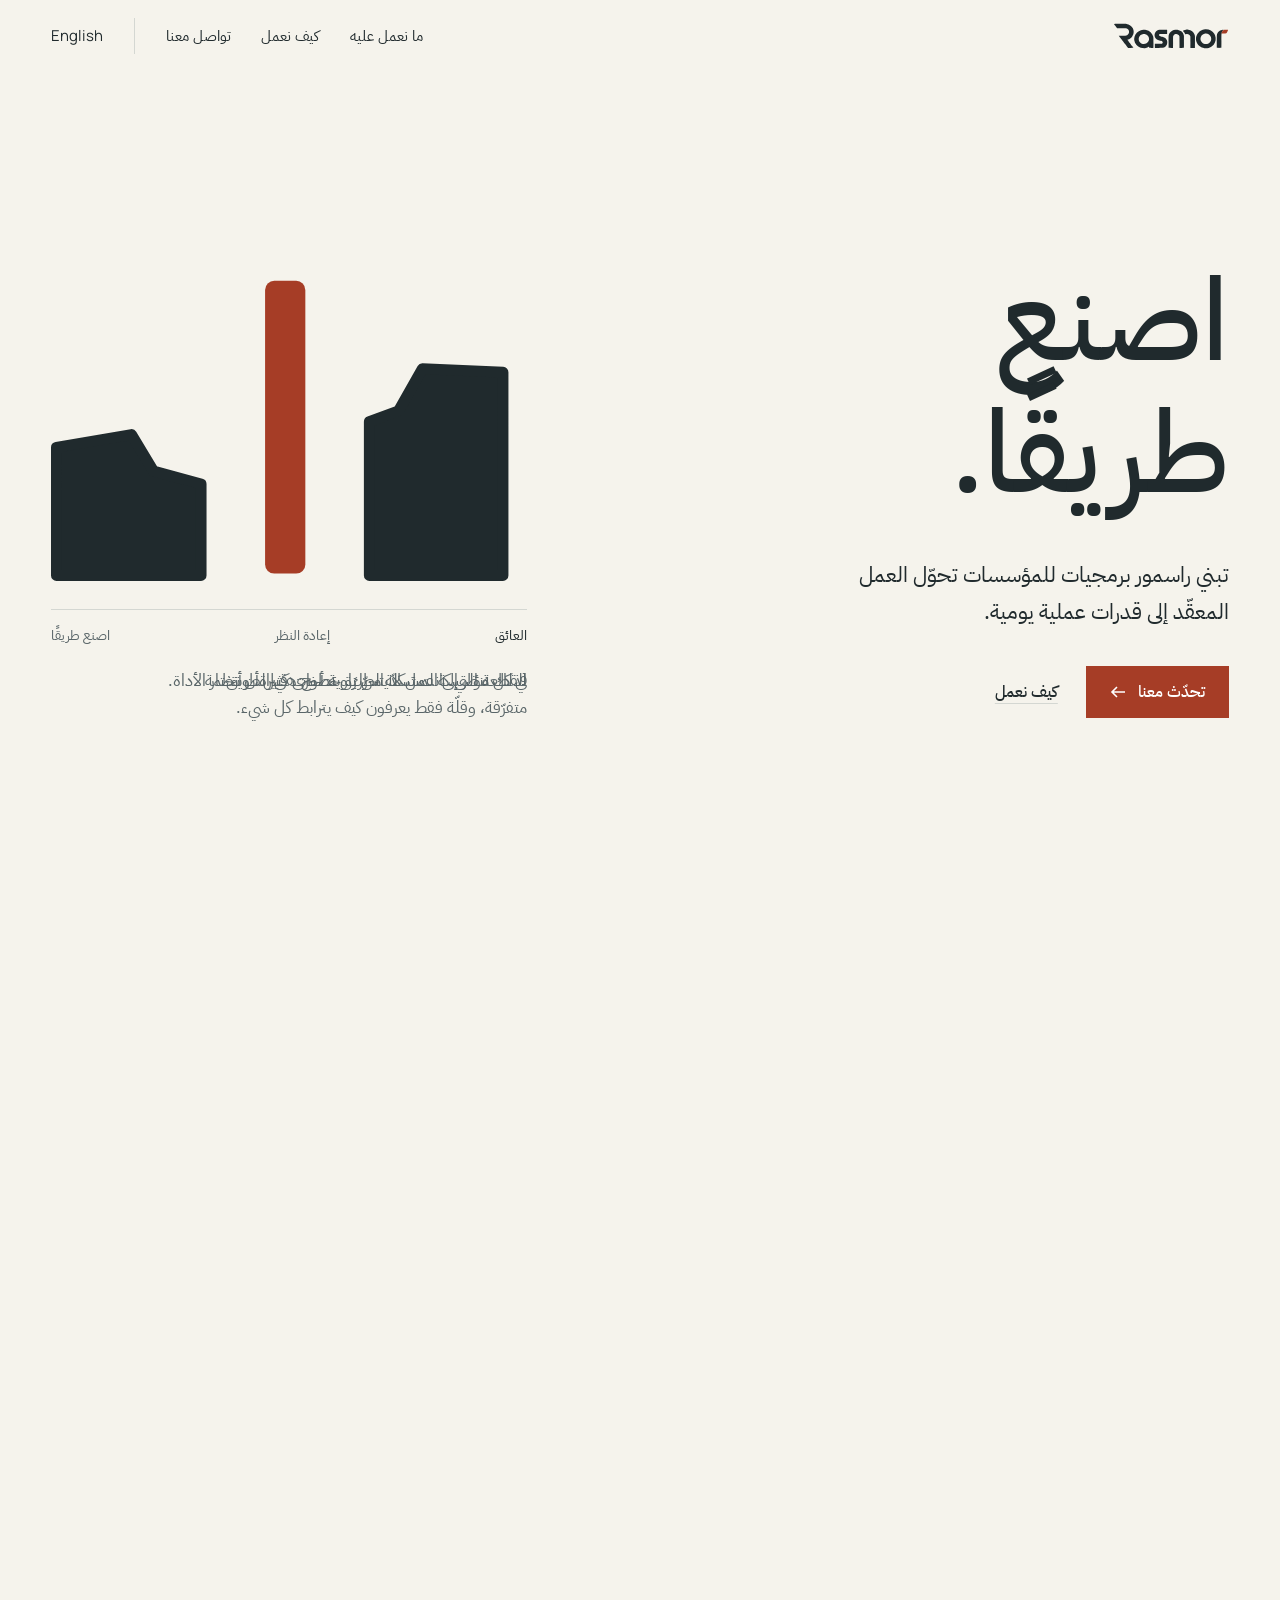
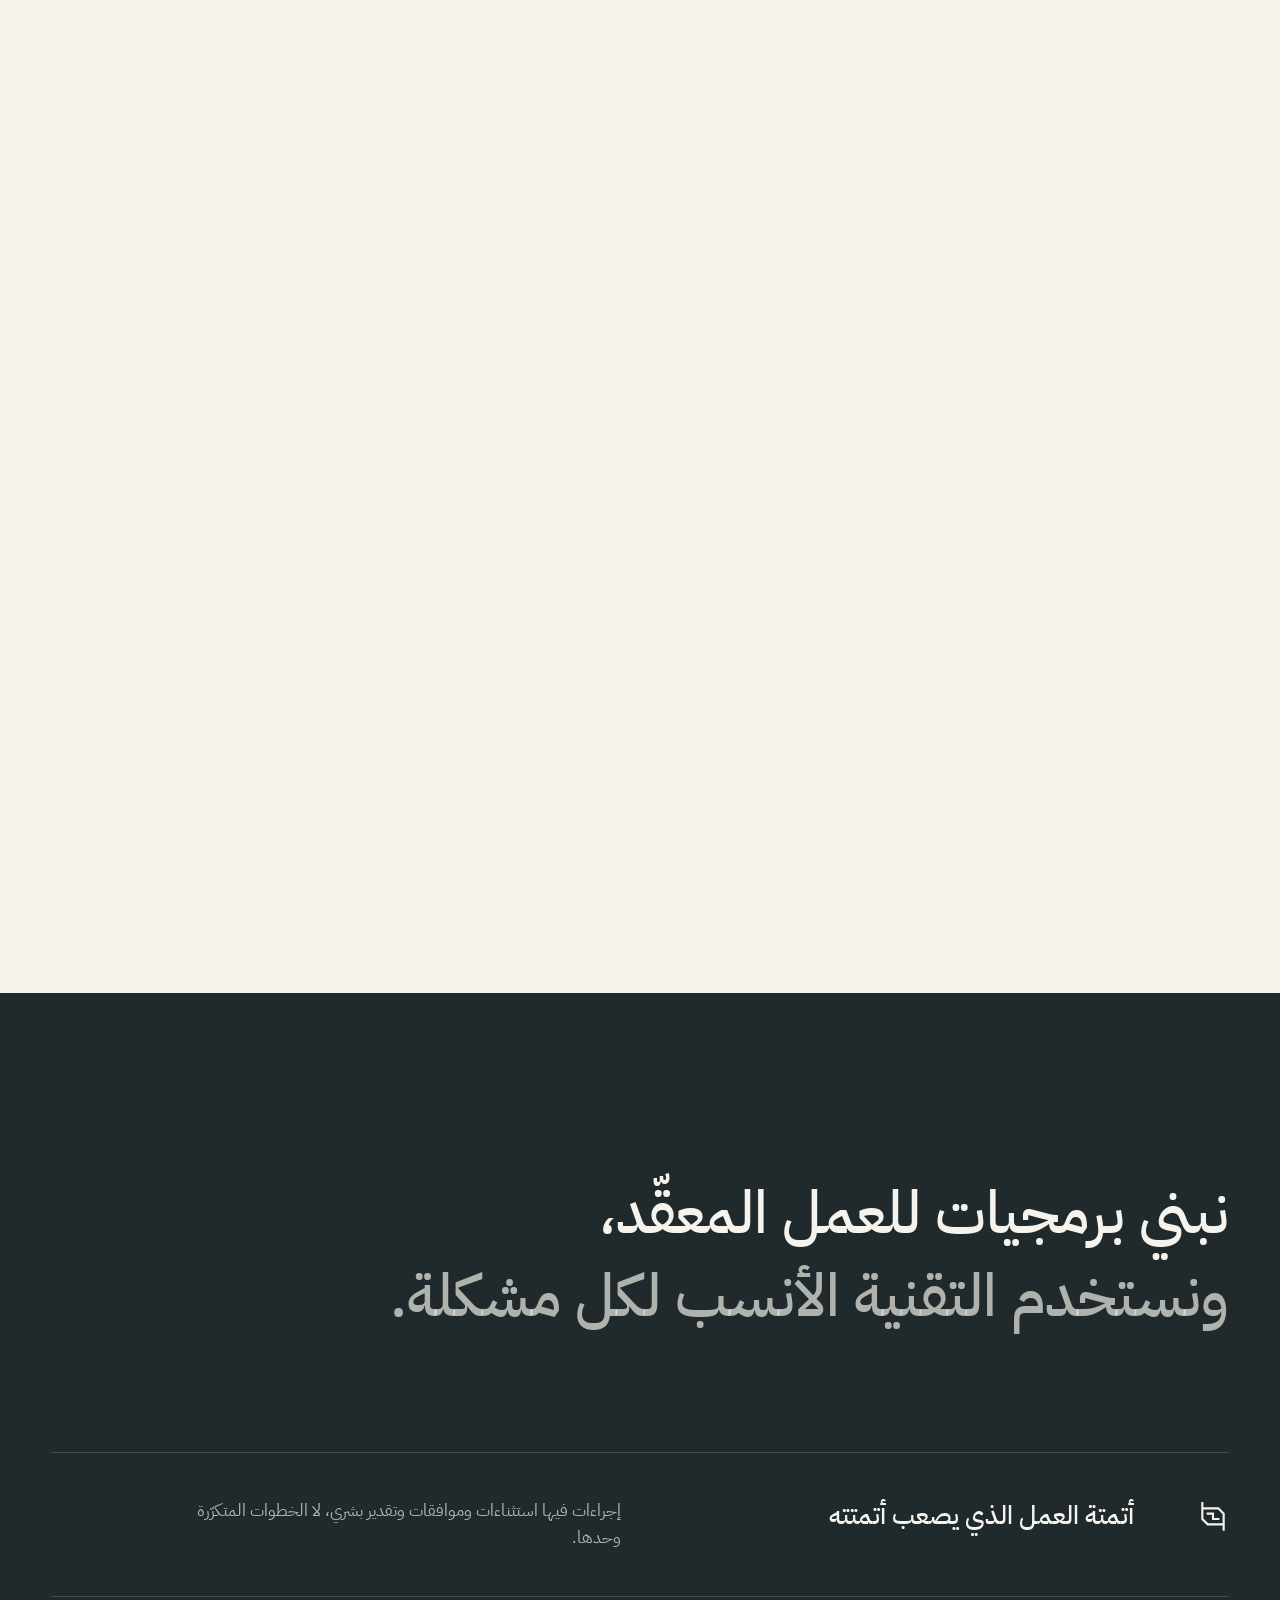
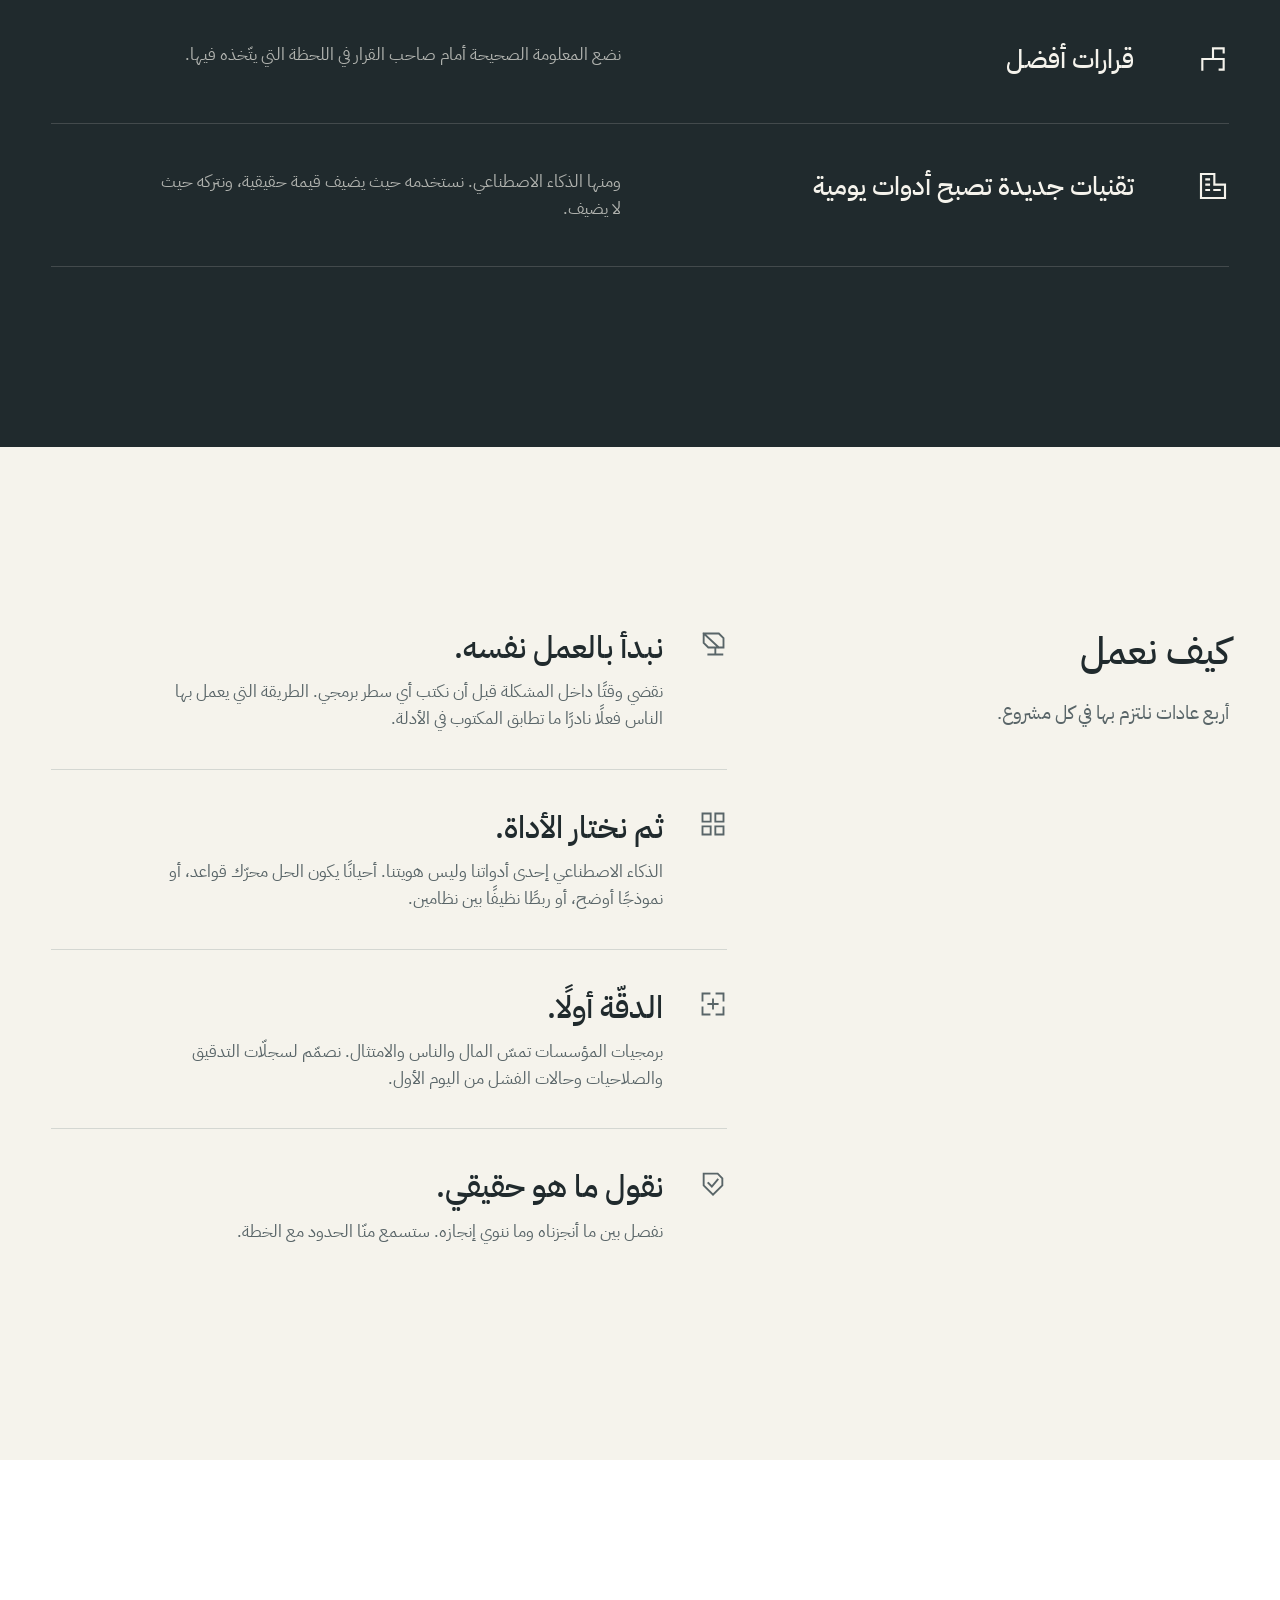
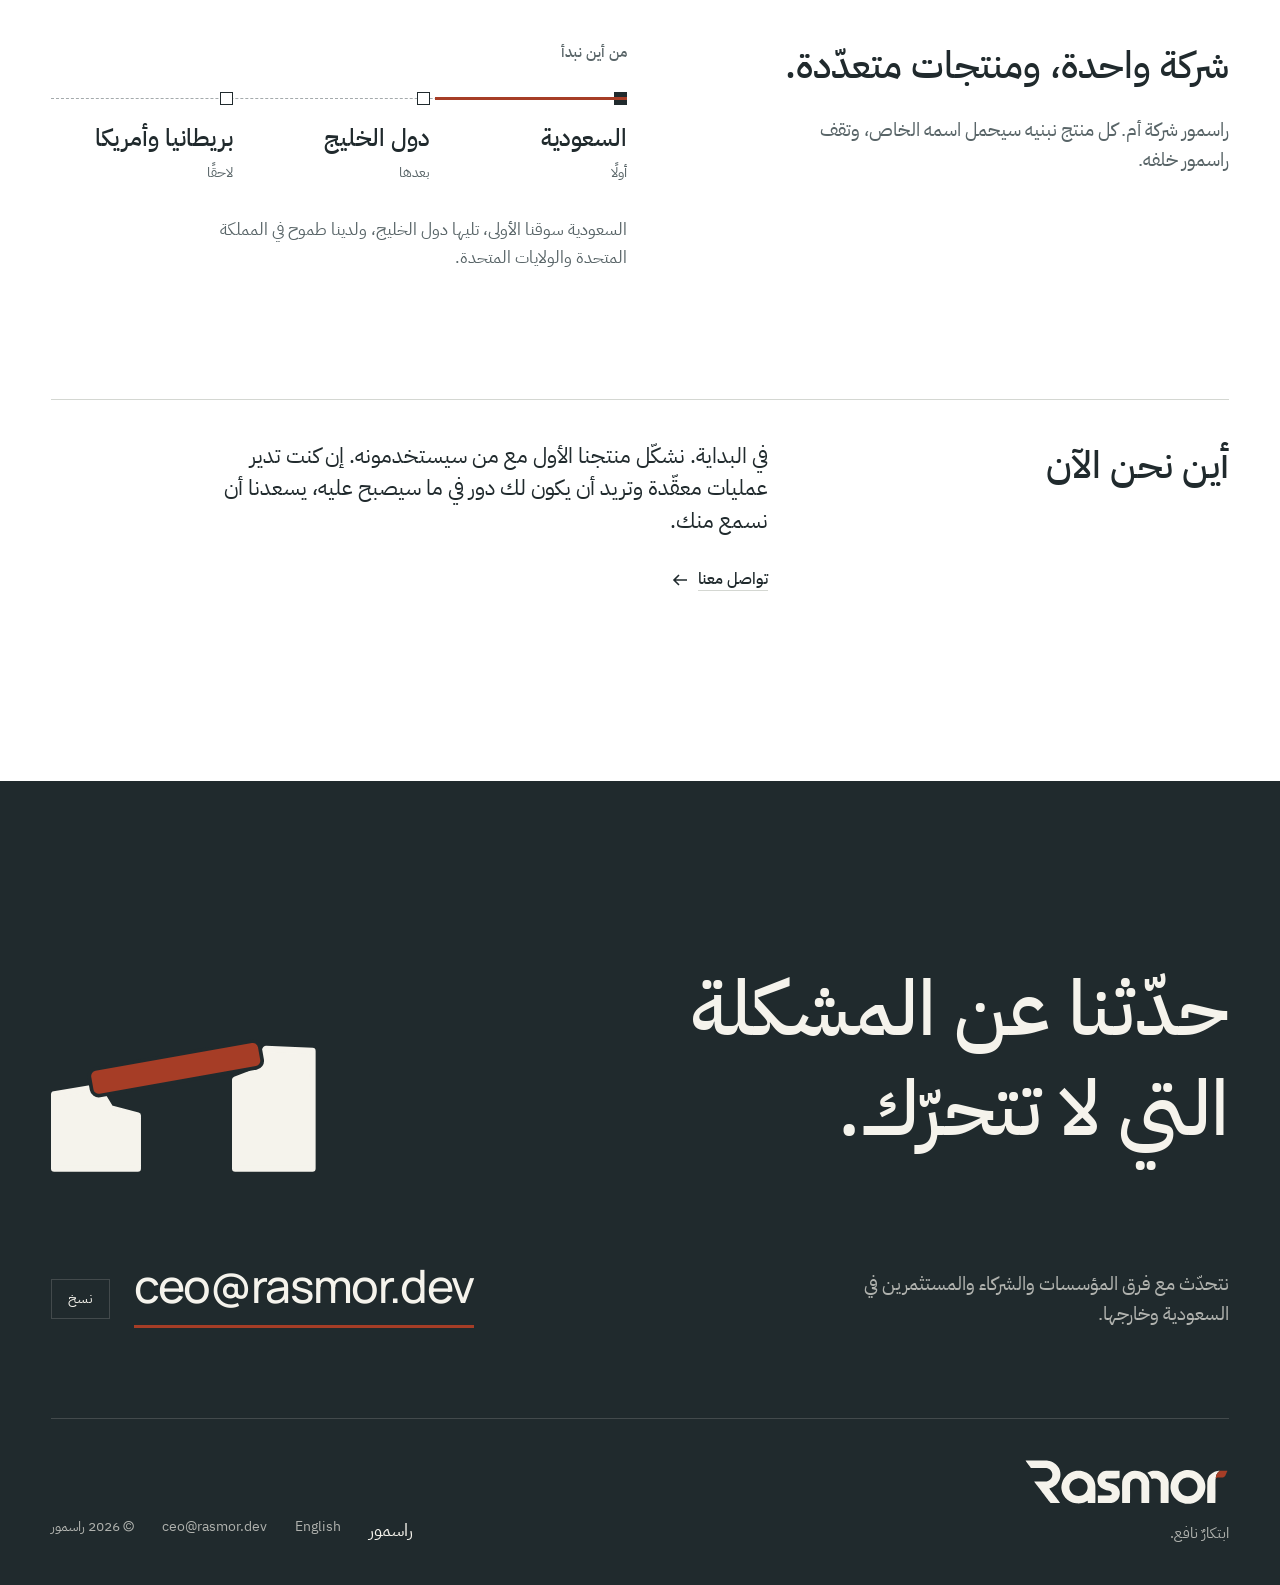
==== ar/index.html @ 791c4c51 "Launch rasmor.dev" ====
<!doctype html>
<html lang="ar" dir="rtl">
<head>
  <meta charset="utf-8">
  <meta name="viewport" content="width=device-width, initial-scale=1">
  <title>راسمور | اصنع طريقًا.</title>
  <meta name="description" content="تبني راسمور برمجيات للمؤسسات تحوّل العمل المعقّد إلى قدرات عملية يومية. نبدأ من المملكة العربية السعودية.">
  <link rel="canonical" href="https://rasmor.dev/ar/">
  <link rel="alternate" hreflang="en" href="https://rasmor.dev/">
  <link rel="alternate" hreflang="ar" href="https://rasmor.dev/ar/">
  <link rel="alternate" hreflang="x-default" href="https://rasmor.dev/">
  <meta name="theme-color" content="#F5F3EC">
  <link rel="icon" href="/favicon.svg" type="image/svg+xml">
  <link rel="icon" href="/favicon-32.png" sizes="32x32" type="image/png">
  <link rel="apple-touch-icon" href="/apple-touch-icon.png">
  <meta property="og:type" content="website">
  <meta property="og:site_name" content="Rasmor">
  <meta property="og:title" content="راسمور | اصنع طريقًا.">
  <meta property="og:description" content="برمجيات للمؤسسات تحوّل العمل المعقّد إلى قدرات عملية يومية.">
  <meta property="og:url" content="https://rasmor.dev/ar/">
  <meta property="og:image" content="https://rasmor.dev/og.png">
  <meta property="og:image:width" content="1200">
  <meta property="og:image:height" content="630">
  <meta property="og:locale" content="ar_SA">
  <meta property="og:locale:alternate" content="en_GB">
  <meta name="twitter:card" content="summary_large_image">
  <link rel="preload" href="/assets/fonts/plex-arabic-medium.woff" as="font" type="font/woff" crossorigin>
  <link rel="stylesheet" href="/assets/css/site.css">
  <script>
    if (!matchMedia('(prefers-reduced-motion: reduce)').matches) document.documentElement.classList.add('js-story');
  </script>
  <script src="/assets/js/site.js" defer></script>
</head>
<body>
  <svg width="0" height="0" style="position:absolute" aria-hidden="true"><symbol id="wm" viewBox="0 0 850 192"><g transform="scale(.25)"><path fill="currentColor" fill-rule="evenodd" d="M 40 25.953 L 27.500 26.500 27.555 29 C 27.612 31.559, 31.097 36.459, 65.546 82.422 C 75.471 95.665, 89.781 115.331, 97.347 126.124 C 104.913 136.917, 112.241 146.817, 113.632 148.124 L 116.162 150.500 239.570 150.620 C 307.445 150.686, 366.603 151.056, 371.033 151.442 C 393.749 153.424, 421.005 166.694, 438.053 184.072 C 467.560 214.150, 477.721 254.992, 465.461 294.230 C 454.543 329.171, 423.606 359.192, 388 369.398 C 370.747 374.344, 369.675 374.389, 268.232 374.501 C 159.337 374.622, 166.830 373.975, 172.981 382.724 C 178.904 391.148, 197.072 415.132, 206.901 427.500 C 212.145 434.100, 221.431 446.025, 227.535 454 C 237.074 466.462, 252.738 486.712, 278.202 519.500 C 281.620 523.900, 289.577 534.250, 295.886 542.500 C 302.194 550.750, 313.898 566.050, 321.894 576.500 C 329.890 586.950, 346.716 609.161, 359.285 625.857 C 371.854 642.553, 386.068 661.228, 390.873 667.357 C 395.678 673.486, 407.507 689.093, 417.160 702.040 C 426.814 714.987, 436.165 726.802, 437.940 728.296 L 441.168 731.012 519.320 730.756 C 591.950 730.518, 597.496 730.380, 597.800 728.801 C 598.089 727.298, 569.228 687.712, 553.171 667.588 C 550.123 663.767, 536.160 645.535, 522.142 627.071 C 508.124 608.607, 492.356 587.875, 487.102 581 C 481.849 574.125, 470.339 558.994, 461.525 547.376 C 452.711 535.758, 439.742 518.684, 432.706 509.435 C 424.199 498.254, 420.010 491.927, 420.206 490.559 C 420.506 488.461, 424.269 486.891, 439.500 482.507 C 483.176 469.936, 528.589 438.020, 557.422 399.632 C 580.799 368.509, 592.533 341.958, 601.454 300 C 611.161 254.348, 603.058 196.677, 580.986 154.319 C 543.410 82.209, 476.944 37.310, 392.500 26.994 C 377.167 25.121, 369.747 25.047, 214.500 25.222 C 125.400 25.323, 46.875 25.652, 40 25.953 M 2700 181.661 C 2651.967 186.346, 2606.307 201.513, 2568.212 225.437 C 2521.182 254.973, 2479.304 302.297, 2457.814 350.193 C 2446.964 374.376, 2438.135 404.445, 2434.839 428.435 C 2432.421 446.032, 2431.798 485.953, 2433.769 497 C 2434.407 500.575, 2435.402 506.650, 2435.980 510.500 C 2440.023 537.448, 2454.409 576.270, 2470.351 603.254 C 2485.422 628.766, 2512.819 660.651, 2534.527 677.944 C 2577.859 712.462, 2624.798 733.003, 2679 741.166 C 2701.794 744.598, 2746.100 744.590, 2766 741.149 C 2819.988 731.814, 2858.520 715.617, 2900 684.824 C 2978.546 626.514, 3021.778 525.866, 3009.671 429.500 C 3005.101 393.125, 2991.745 352.839, 2974.500 323.416 C 2922.947 235.455, 2825.555 180.328, 2723.181 181.160 C 2712.356 181.248, 2701.925 181.474, 2700 181.661 M 2155 193.981 C 2151.975 194.420, 2145.687 195.279, 2141.026 195.889 C 2116.560 199.096, 2090.201 207.265, 2064.203 219.698 C 2045.683 228.554, 2045.527 228.984, 2057.250 238.828 C 2082.507 260.035, 2101.883 287.532, 2114.501 320.075 C 2116.511 325.259, 2119.015 330.382, 2120.065 331.460 C 2122.214 333.665, 2121.900 333.723, 2138.500 328.019 C 2194.945 308.623, 2255.341 340.072, 2267.750 395.322 C 2269.203 401.794, 2269.334 418.544, 2269.076 565.574 C 2268.811 717.043, 2268.910 728.767, 2270.467 730.324 C 2272.741 732.598, 2399.979 732.936, 2401.857 730.672 C 2403.375 728.843, 2403.649 399.793, 2402.142 388.912 C 2399.332 368.633, 2396.547 356.705, 2390.068 337.204 C 2365.133 262.152, 2292.312 205.706, 2207 195.305 C 2192.657 193.556, 2163.114 192.804, 2155 193.981 M 1829 195.503 C 1761.335 202.317, 1700.144 236.417, 1665.159 286.807 C 1654.391 302.316, 1640.387 334.053, 1635.377 354.305 C 1629.127 379.562, 1628.996 384.121, 1629.332 564.348 C 1629.579 696.944, 1629.884 728.155, 1630.941 729.429 C 1632.815 731.687, 1755.478 731.833, 1758.559 729.581 C 1760.463 728.189, 1760.511 725.019, 1761.053 564.331 C 1761.652 386.757, 1761.377 395.271, 1766.975 381 C 1775.622 358.952, 1790.182 342.880, 1810.950 332.457 C 1864.155 305.755, 1928.462 333.655, 1945.889 391 L 1948.472 399.500 1948.986 564.287 C 1949.438 709.300, 1949.680 729.187, 1951 730.021 C 1951.903 730.592, 1977.247 730.975, 2014.679 730.985 C 2070.371 730.998, 2077.024 730.833, 2078.458 729.399 C 2079.916 727.941, 2080.028 712.327, 2079.714 554.149 L 2079.369 380.500 2076.793 367.972 C 2066.221 316.561, 2039.573 272.878, 2001.511 244.567 C 1951.872 207.644, 1888.218 189.540, 1829 195.503 M 883.500 196.092 C 865.508 197.553, 837.139 203.393, 818.500 209.473 C 731.272 237.926, 663.867 304.688, 634.858 391.361 C 623.754 424.538, 618.015 470.973, 621.987 495.500 C 622.521 498.800, 623.624 506.225, 624.437 512 C 630.791 557.123, 650.830 600.577, 682.542 638 C 730.008 694.015, 793.411 727.913, 867.199 736.725 C 897.838 740.384, 937.789 738.608, 963.483 732.445 C 991.703 725.676, 1026.075 711.694, 1046.222 698.789 C 1050.470 696.069, 1054.745 693.995, 1055.722 694.181 C 1057.756 694.568, 1058.661 701.457, 1058.876 718.179 C 1058.970 725.520, 1059.379 728.237, 1060.571 729.429 C 1062.828 731.685, 1180.481 731.831, 1183.559 729.581 C 1185.461 728.190, 1185.505 725.476, 1185.772 592.831 C 1186.099 429.970, 1186.408 435.574, 1174.531 389.500 C 1150.491 296.245, 1072.557 224.331, 972 202.614 C 938.510 195.382, 914.258 193.594, 883.500 196.092 M 1363.500 196.702 C 1333.962 200.660, 1306.032 210.364, 1285.500 223.800 C 1275.812 230.140, 1254.832 251.417, 1247.339 262.500 C 1197.299 336.521, 1215.364 434.345, 1288 482.680 C 1306.180 494.777, 1331.481 506.008, 1357.500 513.530 C 1362.450 514.960, 1371.900 517.732, 1378.500 519.689 C 1385.100 521.646, 1391.850 523.593, 1393.500 524.017 C 1427.272 532.689, 1436.816 536.331, 1444.967 543.661 C 1462.969 559.846, 1462.266 587.171, 1443.527 599.613 C 1432.146 607.170, 1435.417 606.964, 1326.750 606.983 C 1231.345 607, 1229.972 607.028, 1228 609 C 1226.046 610.954, 1226 612.333, 1226 668.777 C 1226 719.489, 1226.191 726.827, 1227.559 728.781 L 1229.118 731.007 1335.809 730.520 C 1421.075 730.131, 1444.324 729.749, 1451.584 728.616 C 1514.601 718.779, 1564.141 678.160, 1582.834 621 C 1599.553 569.878, 1591.782 517.518, 1561.479 477.111 C 1535.364 442.288, 1501.892 422.027, 1445 406.604 C 1439.775 405.187, 1428.750 402.200, 1420.500 399.966 C 1371.573 386.716, 1358.733 380.396, 1352.329 366.408 C 1344.360 349, 1352.532 331.223, 1371.855 323.936 C 1377.490 321.811, 1377.678 321.808, 1480.628 321.954 C 1574.539 322.088, 1583.901 321.957, 1585.378 320.479 C 1586.838 319.019, 1587 312.835, 1587 258.464 C 1587 199.778, 1586.945 198.041, 1585.066 197.035 C 1583.217 196.046, 1370.778 195.726, 1363.500 196.702 M 3217 199.503 C 3199.798 202.230, 3181.156 206.997, 3168 212.033 C 3164.975 213.191, 3160.925 214.732, 3159 215.458 C 3119.532 230.337, 3080.316 265.692, 3062.452 302.500 C 3053.195 321.574, 3045.776 346.677, 3043.982 365 C 3042.646 378.640, 3042.697 726.565, 3044.035 729.066 C 3045.686 732.150, 3173.913 732.087, 3177 729 C 3178.986 727.014, 3179 725.667, 3179 533.549 C 3179 332.924, 3178.979 333.982, 3183.115 325.806 C 3184.648 322.774, 3184.873 320.800, 3184.368 314.806 C 3183.880 309.018, 3184.193 305.928, 3185.876 299.936 C 3187.044 295.776, 3188.010 290.376, 3188.022 287.936 C 3188.034 285.496, 3188.934 281.538, 3190.022 279.141 C 3191.110 276.743, 3192.015 273.818, 3192.034 272.641 C 3192.053 271.463, 3192.937 268.700, 3194 266.500 C 3195.063 264.300, 3195.947 262.021, 3195.966 261.436 C 3196.032 259.355, 3206.161 240.393, 3210.621 234 C 3217.781 223.738, 3229.391 211.560, 3236.228 207.142 C 3244.488 201.803, 3248 199.053, 3248 197.924 C 3248 196.309, 3232.006 197.124, 3217 199.503 M 2702 308.511 C 2620.724 320.859, 2564.178 385.154, 2564.029 465.385 C 2563.953 506.600, 2579.572 542.940, 2610.497 573.500 C 2674.627 636.873, 2784.194 631.801, 2843.570 562.712 C 2857.609 546.377, 2867.185 530.116, 2872.844 513 C 2882.779 482.957, 2882.713 443.832, 2872.680 414.490 C 2848.632 344.167, 2773.671 297.621, 2702 308.511 M 887.764 322.580 C 828.546 329.389, 778.692 369.198, 760.127 424.500 C 742.886 475.860, 756.354 531.222, 795.612 570.365 C 859.397 633.964, 967.914 628.849, 1023.599 559.619 C 1046.490 531.161, 1055.530 505.734, 1055.464 470 C 1055.384 427.542, 1041.952 395.492, 1011.653 365.464 C 977.226 331.345, 935.914 317.045, 887.764 322.580"/><path fill="#A63D26" fill-rule="evenodd" d="M 3261.500 195.897 C 3246.787 197.376, 3224.220 214.008, 3212.341 232.126 C 3210.403 235.082, 3208.235 238.175, 3207.524 239 C 3206.813 239.825, 3204.244 244.325, 3201.816 249 C 3197.817 256.698, 3196.362 260.169, 3193.220 269.500 C 3192.664 271.150, 3191.439 274.750, 3190.497 277.500 C 3189.555 280.250, 3188.420 285.875, 3187.976 290 C 3187.532 294.125, 3186.456 299.469, 3185.584 301.876 C 3183.486 307.670, 3183.500 315.340, 3185.612 317.093 C 3186.987 318.234, 3188.125 317.976, 3193.362 315.338 C 3205.776 309.084, 3205.313 309.134, 3255 308.749 C 3299.400 308.405, 3300.613 308.343, 3305.195 306.198 C 3307.777 304.989, 3310.213 304, 3310.607 304 C 3312.862 304, 3327.281 294.296, 3331.716 289.795 C 3336.287 285.155, 3344 274.021, 3344 272.061 C 3344 271.195, 3355.582 245.113, 3362.060 231.390 C 3363.127 229.130, 3364 226.983, 3364 226.620 C 3364 225.929, 3370.635 211.524, 3374.273 204.318 C 3375.975 200.946, 3376.172 199.674, 3375.293 197.744 L 3374.203 195.350 3320.851 195.322 C 3291.508 195.306, 3264.800 195.565, 3261.500 195.897"/></g></symbol></svg>
  <a class="skip" href="#main">انتقل إلى المحتوى</a>

  <header class="site-header">
    <div class="wrap">
      <a class="brand" href="/ar/" aria-label="راسمور، الصفحة الرئيسية">
        <svg class="wordmark" viewBox="0 0 850 192" aria-hidden="true"><use href="#wm"/></svg>
      </a>
      <nav class="nav" aria-label="القائمة الرئيسية">
        <a class="hide-sm" href="#work">ما نعمل عليه</a>
        <a class="hide-sm" href="#approach">كيف نعمل</a>
        <a href="#contact">تواصل معنا</a>
        <a class="lang" href="/" hreflang="en" lang="en">English</a>
      </nav>
    </div>
  </header>

  <main id="main">
    <section class="story" data-story aria-labelledby="hero-title">
      <div class="story__stage">
        <div class="wrap grid">
          <div class="hero-copy">
            <h1 class="hero-title" id="hero-title">اصنع<br>طريقًا.</h1>
            <p class="hero-lede">تبني راسمور برمجيات للمؤسسات تحوّل العمل المعقّد إلى قدرات عملية يومية.</p>
            <div class="actions">
              <a class="btn" href="#contact">تحدّث معنا
                <svg width="16" height="16" viewBox="0 0 16 16" aria-hidden="true"><path d="M1 8h13M9 3l5 5-5 5" fill="none" stroke="currentColor" stroke-width="1.6"/></svg>
              </a>
              <a class="link" href="#approach">كيف نعمل</a>
            </div>
          </div>

          <figure class="hero-figure">
            <svg class="mark" viewBox="0 0 260 200" role="img" aria-labelledby="mark-title">
              <title id="mark-title">قطعة تسدّ الفجوة تدور لتصبح الجسر الذي يعبرها.</title>
              <path class="arc" data-arc d="M140 30 A 96 96 0 0 1 214 80"/>
              <path class="pier" d="M3 197V127L44 120L56 140L82 147V197Z"/>
              <path class="pier" d="M174 197V113L190 107L203 84L247 86V197Z"/>
              <g class="bar" data-bar transform="translate(117.85 102.4) rotate(-10.04)">
                <rect x="-80" y="-11" width="160" height="22" rx="5"/>
              </g>
            </svg>
            <figcaption>
              <div class="steps">
                <span class="steps__fill" data-fill aria-hidden="true"></span>
                <ol>
                  <li data-step>العائق</li>
                  <li data-step>إعادة النظر</li>
                  <li data-step>اصنع طريقًا</li>
                </ol>
              </div>
              <div class="captions" aria-live="polite">
                <p data-caption>في كل مؤسسة عمل لا يتحرّك. خطوات كثيرة، وأنظمة متفرّقة، وقلّة فقط يعرفون كيف يترابط كل شيء.</p>
                <p data-caption>لذلك ننظر إلى المشكلة من زاوية أخرى قبل أن نختار الأداة.</p>
                <p data-caption>القطعة التي كانت تسدّ الطريق تصبح هي الطريق.</p>
              </div>
            </figcaption>
          </figure>
        </div>
      </div>
    </section>

    <section class="section section--ink" id="work" aria-labelledby="work-title">
      <div class="wrap grid">
        <h2 class="statement" id="work-title" data-reveal>نبني برمجيات للعمل المعقّد، <em>ونستخدم التقنية الأنسب لكل مشكلة.</em></h2>

        <div class="rows">
          <article class="row" data-reveal>
            <svg class="icon" viewBox="0 0 24 24" aria-hidden="true"><path d="M4 7H16L20 11V19H8L4 15ZM4 7V3M20 19V23M8 11H12V15H16"/></svg>
            <h3>أتمتة العمل الذي يصعب أتمتته</h3>
            <p>إجراءات فيها استثناءات وموافقات وتقدير بشري، لا الخطوات المتكرّرة وحدها.</p>
          </article>
          <article class="row" data-reveal>
            <svg class="icon" viewBox="0 0 24 24" aria-hidden="true"><path d="M4 20V12H12V4H20M12 12H20V20M17 4H20V7M17 20H20V17"/></svg>
            <h3>قرارات أفضل</h3>
            <p>نضع المعلومة الصحيحة أمام صاحب القرار في اللحظة التي يتّخذه فيها.</p>
          </article>
          <article class="row" data-reveal>
            <svg class="icon" viewBox="0 0 24 24" aria-hidden="true"><path d="M3 21V3H13V11H21V21ZM7 7H9M7 11H9M7 15H9M13 15H17"/></svg>
            <h3>تقنيات جديدة تصبح أدوات يومية</h3>
            <p>ومنها الذكاء الاصطناعي. نستخدمه حيث يضيف قيمة حقيقية، ونتركه حيث لا يضيف.</p>
          </article>
        </div>
      </div>
    </section>

    <section class="section" id="approach" aria-labelledby="approach-title">
      <div class="wrap grid">
        <div class="approach-head">
          <h2 class="h2" id="approach-title">كيف نعمل</h2>
          <p class="lead">أربع عادات نلتزم بها في كل مشروع.</p>
        </div>
        <div class="principles">
          <article class="principle" data-reveal>
            <svg class="icon" viewBox="0 0 24 24" aria-hidden="true"><path d="M4 3H17L21 7V15H8L4 11ZM4 3L17 15M8 21H20M14 15V21"/></svg>
            <h3>نبدأ بالعمل نفسه.</h3>
            <p>نقضي وقتًا داخل المشكلة قبل أن نكتب أي سطر برمجي. الطريقة التي يعمل بها الناس فعلًا نادرًا ما تطابق المكتوب في الأدلة.</p>
          </article>
          <article class="principle" data-reveal>
            <svg class="icon" viewBox="0 0 24 24" aria-hidden="true"><path d="M3 3H10V10H3ZM14 14H21V21H14ZM14 3H21V10H14ZM3 14H10V21H3Z"/></svg>
            <h3>ثم نختار الأداة.</h3>
            <p>الذكاء الاصطناعي إحدى أدواتنا وليس هويتنا. أحيانًا يكون الحل محرّك قواعد، أو نموذجًا أوضح، أو ربطًا نظيفًا بين نظامين.</p>
          </article>
          <article class="principle" data-reveal>
            <svg class="icon" viewBox="0 0 24 24" aria-hidden="true"><path d="M3 9V3H9M15 3H21V9M21 15V21H15M9 21H3V15M8 12H16M12 8V16"/></svg>
            <h3>الدقّة أولًا.</h3>
            <p>برمجيات المؤسسات تمسّ المال والناس والامتثال. نصمّم لسجلّات التدقيق والصلاحيات وحالات الفشل من اليوم الأول.</p>
          </article>
          <article class="principle" data-reveal>
            <svg class="icon" viewBox="0 0 24 24" aria-hidden="true"><path d="M4 4H16L20 8V14L12 22L4 14ZM8 12L11 15L16 9"/></svg>
            <h3>نقول ما هو حقيقي.</h3>
            <p>نفصل بين ما أنجزناه وما ننوي إنجازه. ستسمع منّا الحدود مع الخطة.</p>
          </article>
        </div>
      </div>
    </section>

    <section class="section section--white" id="company" aria-labelledby="company-title">
      <div class="wrap grid">
        <div class="company-copy" data-reveal>
          <h2 class="h2" id="company-title">شركة واحدة، ومنتجات متعدّدة.</h2>
          <p class="lead">راسمور شركة أم. كل منتج نبنيه سيحمل اسمه الخاص، وتقف راسمور خلفه.</p>
        </div>

        <div class="route-wrap" data-reveal>
          <h3>من أين نبدأ</h3>
          <ol class="route">
            <li><strong>السعودية</strong><span>أولًا</span></li>
            <li><strong>دول الخليج</strong><span>بعدها</span></li>
            <li><strong>بريطانيا وأمريكا</strong><span>لاحقًا</span></li>
          </ol>
          <p class="route-note">السعودية سوقنا الأولى، تليها دول الخليج، ولدينا طموح في المملكة المتحدة والولايات المتحدة.</p>
        </div>

        <div class="now" data-reveal>
          <h3 class="h2">أين نحن الآن</h3>
          <div>
            <p>في البداية. نشكّل منتجنا الأول مع من سيستخدمونه. إن كنت تدير عمليات معقّدة وتريد أن يكون لك دور في ما سيصبح عليه، يسعدنا أن نسمع منك.</p>
            <a class="link" href="#contact">تواصل معنا
              <svg width="16" height="16" viewBox="0 0 16 16" aria-hidden="true"><path d="M1 8h13M9 3l5 5-5 5" fill="none" stroke="currentColor" stroke-width="1.6"/></svg>
            </a>
          </div>
        </div>
      </div>
    </section>

    <section class="section section--ink contact" id="contact" aria-labelledby="contact-title">
      <div class="wrap grid">
        <h2 class="h-xl" id="contact-title" data-reveal>حدّثنا عن المشكلة التي لا تتحرّك.</h2>
        <div class="contact-mark" data-reveal aria-hidden="true">
          <svg class="mark" viewBox="0 0 260 200">
            <path class="pier" d="M3 197V127L44 120L56 140L82 147V197Z"/>
            <path class="pier" d="M174 197V113L190 107L203 84L247 86V197Z"/>
            <g class="bar" transform="translate(117.85 102.4) rotate(-10.04)"><rect x="-80" y="-11" width="160" height="22" rx="5"/></g>
          </svg>
        </div>
        <div class="contact-body" data-reveal>
          <p class="lead">نتحدّث مع فرق المؤسسات والشركاء والمستثمرين في السعودية وخارجها.</p>
          <div class="email-row">
            <a class="email" href="mailto:ceo@rasmor.dev">ceo@rasmor.dev</a>
            <button class="copy" type="button" data-copy="ceo@rasmor.dev" data-copied="تم النسخ">نسخ</button>
          </div>
        </div>
      </div>
    </section>
  </main>

  <footer class="site-footer">
    <div class="wrap">
      <div class="inner">
        <div>
          <svg class="wordmark" viewBox="0 0 850 192" role="img" aria-label="Rasmor"><use href="#wm"/></svg>
          <p class="tagline">ابتكارٌ نافع.</p>
        </div>
        <div class="meta">
          <span class="ar-name">راسمور</span>
          <a href="/" hreflang="en" lang="en">English</a>
          <a href="mailto:ceo@rasmor.dev" dir="ltr">ceo@rasmor.dev</a>
          <span>© 2026 راسمور</span>
        </div>
      </div>
    </div>
  </footer>
</body>
</html>
---- assets/css/site.css ----
/* Rasmor / rasmor.dev
   Tokens come from brand-tokens.json (kit v0.3). Oxide marks the intervention; use it sparingly. */

@font-face {
  font-family: "Manrope";
  src: url("../fonts/manrope.woff") format("woff");
  font-weight: 200 800;
  font-display: swap;
}
@font-face {
  font-family: "Plex Arabic";
  src: url("../fonts/plex-arabic-regular.woff") format("woff");
  font-weight: 400;
  font-display: swap;
}
@font-face {
  font-family: "Plex Arabic";
  src: url("../fonts/plex-arabic-medium.woff") format("woff");
  font-weight: 500 700;
  font-display: swap;
}

:root {
  --ink: #202A2D;
  --paper: #F5F3EC;
  --white: #FFFFFF;
  --oxide: #A63D26;
  --slate: #596568;
  --mist: #D4D7D2;

  --bg: var(--paper);
  --fg: var(--ink);
  --muted: var(--slate);
  --rule: var(--mist);

  --font: "Manrope", ui-sans-serif, system-ui, -apple-system, "Segoe UI", sans-serif;
  --gutter: clamp(16px, 4vw, 64px);
  --max: 1440px;
  --header: 72px;
  --ease: cubic-bezier(.2, .7, .1, 1);

  color-scheme: light;
}

:root[lang="ar"] {
  --font: "Plex Arabic", "Manrope", ui-sans-serif, system-ui, sans-serif;
}

*, *::before, *::after { box-sizing: border-box; }

[lang="ar"] { font-family: "Plex Arabic", "Manrope", sans-serif; }

html {
  -webkit-text-size-adjust: 100%;
  text-size-adjust: 100%;
  scroll-padding-top: var(--header);
}

body {
  margin: 0;
  background: var(--bg);
  color: var(--fg);
  font-family: var(--font);
  font-size: 17px;
  line-height: 1.6;
  font-feature-settings: "ss01" off;
  -webkit-font-smoothing: antialiased;
  -moz-osx-font-smoothing: grayscale;
  overflow-x: clip;
}

h1, h2, h3, p, ol, ul, figure { margin: 0; }
ol, ul { padding: 0; list-style: none; }
a { color: inherit; }
img, svg { display: block; }

:focus-visible {
  outline: 2px solid var(--oxide);
  outline-offset: 3px;
}

.skip {
  position: absolute;
  inset-inline-start: var(--gutter);
  top: -100px;
  z-index: 100;
  background: var(--ink);
  color: var(--paper);
  padding: 10px 14px;
  text-decoration: none;
}
.skip:focus { top: 12px; }

.wrap {
  width: 100%;
  max-width: var(--max);
  margin-inline: auto;
  padding-inline: var(--gutter);
}

.grid {
  display: grid;
  grid-template-columns: repeat(12, minmax(0, 1fr));
  column-gap: clamp(16px, 2vw, 32px);
}

.sr-only {
  position: absolute; width: 1px; height: 1px; padding: 0; margin: -1px;
  overflow: hidden; clip: rect(0 0 0 0); white-space: nowrap; border: 0;
}

/* Wordmark: ink letters follow currentColor, the r accent stays oxide */
.wordmark { display: block; height: auto; color: currentColor; }
.wordmark .wm-oxide { fill: var(--oxide); }

/* Header */
.site-header {
  position: sticky;
  top: 0;
  z-index: 50;
  background: var(--paper);
  border-bottom: 1px solid transparent;
  transition: border-color .3s var(--ease);
}
.site-header.is-scrolled { border-bottom-color: var(--rule); }
.site-header .wrap {
  height: var(--header);
  display: flex;
  align-items: center;
  justify-content: space-between;
  gap: 24px;
}
.brand { display: block; width: 116px; color: var(--ink); }
.brand:focus-visible { outline-offset: 8px; }

.nav { display: flex; align-items: center; gap: clamp(16px, 2.4vw, 36px); font-size: 15px; }
.nav a {
  text-decoration: none;
  padding-block: 6px;
  background: linear-gradient(currentColor, currentColor) no-repeat 0 100% / 0 1px;
  transition: background-size .35s var(--ease);
}
:root[dir="rtl"] .nav a { background-position: 100% 100%; }
.nav a:hover { background-size: 100% 1px; }
.nav .lang {
  font-family: "Plex Arabic", var(--font);
  padding-inline-start: clamp(16px, 2.4vw, 36px);
  border-inline-start: 1px solid var(--rule);
}
:root[lang="ar"] .nav .lang { font-family: "Manrope", sans-serif; }

@media (max-width: 640px) {
  .nav .hide-sm { display: none; }
  .brand { width: 100px; }
}

/* Buttons */
.actions { display: flex; flex-wrap: wrap; align-items: center; gap: 12px 28px; }
.btn {
  display: inline-flex;
  align-items: center;
  gap: 12px;
  min-height: 52px;
  padding: 0 24px;
  background: var(--oxide);
  color: var(--white);
  font-size: 16px;
  font-weight: 500;
  text-decoration: none;
  transition: background-color .25s var(--ease);
}
.btn:hover { background: #8E3320; }
.btn svg, .link svg { transition: transform .35s var(--ease); }
.btn:hover svg, .link:hover svg { transform: translateX(4px); }
:root[dir="rtl"] .btn svg, :root[dir="rtl"] .link svg { transform: scaleX(-1); }
:root[dir="rtl"] .btn:hover svg, :root[dir="rtl"] .link:hover svg { transform: scaleX(-1) translateX(4px); }

.link {
  display: inline-flex;
  align-items: center;
  gap: 10px;
  min-height: 44px;
  font-size: 16px;
  font-weight: 500;
  text-decoration: underline;
  text-decoration-thickness: 1px;
  text-underline-offset: 6px;
  text-decoration-color: var(--rule);
  transition: text-decoration-color .25s var(--ease);
}
.link:hover { text-decoration-color: currentColor; }

/* Hero / the story.
   Without JS (or with reduced motion) this is a normal section showing the finished bridge.
   With JS, .story becomes a tall track and the stage pins while the segment turns. */
.story { position: relative; }
.story__stage {
  display: flex;
  align-items: center;
  padding-block: clamp(48px, 9vh, 120px);
}
.story__stage > .wrap { align-items: center; row-gap: 40px; }

.hero-copy { grid-column: 1 / span 6; }
.hero-title {
  font-size: clamp(64px, 11vw, 176px);
  font-weight: 500;
  line-height: .9;
  letter-spacing: -.055em;
  margin-inline-start: -.04em;
}
:root[lang="ar"] .hero-title {
  font-size: clamp(56px, 9vw, 140px);
  line-height: 1.15;
  letter-spacing: 0;
  margin-inline-start: 0;
}
.hero-lede {
  max-width: 30ch;
  margin-block: clamp(24px, 4vh, 40px);
  font-size: clamp(19px, 1.7vw, 24px);
  line-height: 1.45;
  letter-spacing: -.01em;
}
:root[lang="ar"] .hero-lede { letter-spacing: 0; line-height: 1.7; }

.hero-figure { grid-column: 8 / span 5; }
.mark { width: 100%; height: auto; overflow: visible; }
.mark .pier { fill: var(--ink); stroke: var(--ink); stroke-width: 6; stroke-linejoin: round; }
.mark .bar rect { fill: var(--oxide); stroke: var(--paper); stroke-width: 7; paint-order: stroke; }
.mark .arc { fill: none; stroke: var(--slate); stroke-width: 1.5; stroke-dasharray: 3 6; opacity: 0; }
.mark .ground { stroke: var(--rule); stroke-width: 1; }

.steps {
  position: relative;
  margin-top: 28px;
  padding-top: 16px;
  font-size: 14px;
  color: var(--muted);
}
.steps::before, .steps__fill {
  content: "";
  position: absolute;
  inset-inline: 0;
  top: 0;
  height: 1px;
  background: var(--rule);
}
.steps__fill { background: var(--oxide); height: 2px; top: -.5px; transform: scaleX(1); transform-origin: left center; }
:root[dir="rtl"] .steps__fill { transform-origin: right center; }
.steps ol { display: flex; justify-content: space-between; gap: 12px; }
.steps li { transition: color .3s var(--ease); }
.steps li.is-active { color: var(--ink); }

.captions { display: grid; margin-top: 20px; min-height: 5.4em; }
.captions p {
  grid-area: 1 / 1;
  max-width: 36ch;
  font-size: 17px;
  color: var(--muted);
}

/* Static fallback: show the last caption only, all steps active */
.captions p:not(:last-child) { display: none; }
.steps li { color: var(--ink); }

.js-story .story { height: 280vh; }
.js-story .story__stage {
  position: sticky;
  top: var(--header);
  height: calc(100vh - var(--header));
  height: calc(100svh - var(--header));
  padding-block: 0;
}
.js-story .captions p { display: block; opacity: 0; transform: translateY(8px); transition: opacity .45s var(--ease), transform .45s var(--ease); }
.js-story .captions p.is-active { opacity: 1; transform: none; }
.js-story .steps li { color: var(--muted); }
.js-story .steps li.is-active { color: var(--ink); }

@media (max-width: 900px) {
  .hero-copy, .hero-figure { grid-column: 1 / -1; }
  .hero-figure { max-width: 460px; }
  .js-story .story { height: 230vh; }
  .js-story .story__stage > .wrap { row-gap: 12px; }
  .js-story .hero-lede { margin-block: 16px 20px; }
  .js-story .hero-figure { width: min(100%, 46vh); }
  .js-story .steps { margin-top: 14px; }
  .js-story .captions { margin-top: 12px; min-height: 4.8em; }
  .js-story .captions p { font-size: 15px; }
}
@media (max-width: 900px) and (max-height: 760px) {
  .js-story .hero-title { font-size: clamp(52px, 9vh, 96px); }
  .js-story .hero-lede { font-size: 17px; }
}

/* Sections */
.section { padding-block: clamp(88px, 14vw, 200px); }
.section--ink {
  --bg: var(--ink);
  --fg: var(--paper);
  --muted: rgba(245, 243, 236, .68);
  --rule: rgba(245, 243, 236, .16);
  background: var(--bg);
  color: var(--fg);
}
.section--white { background: var(--white); }

.statement {
  grid-column: 1 / span 10;
  font-size: clamp(32px, 4.6vw, 72px);
  font-weight: 500;
  line-height: 1.08;
  letter-spacing: -.035em;
  text-wrap: balance;
}
:root[lang="ar"] .statement { letter-spacing: 0; line-height: 1.4; }
.statement em { font-style: normal; color: var(--muted); }

.h2 {
  font-size: clamp(28px, 3vw, 44px);
  font-weight: 500;
  line-height: 1.1;
  letter-spacing: -.03em;
}
:root[lang="ar"] .h2 { letter-spacing: 0; line-height: 1.35; }

.lead { font-size: clamp(18px, 1.5vw, 21px); line-height: 1.55; color: var(--muted); max-width: 40ch; }

/* What we're building: ruled rows, not cards */
.rows { grid-column: 1 / -1; margin-top: clamp(64px, 9vw, 128px); border-bottom: 1px solid var(--rule); }
.row {
  display: grid;
  grid-template-columns: 56px minmax(0, 5fr) minmax(0, 6fr);
  gap: 16px clamp(16px, 3vw, 48px);
  align-items: start;
  padding-block: clamp(28px, 3.5vw, 44px);
  border-top: 1px solid var(--rule);
}
.row h3 { font-size: clamp(21px, 2vw, 28px); font-weight: 500; line-height: 1.2; letter-spacing: -.02em; }
:root[lang="ar"] .row h3 { letter-spacing: 0; line-height: 1.5; }
.row p { color: var(--muted); max-width: 46ch; }
.icon { width: 32px; height: 32px; fill: none; stroke: currentColor; stroke-width: 1.6; stroke-linecap: square; stroke-linejoin: miter; }
.row .icon { margin-top: 2px; }
@media (max-width: 720px) {
  .row { grid-template-columns: 40px minmax(0, 1fr); }
  .row p { grid-column: 2; }
  .row .icon { width: 28px; height: 28px; }
}

/* How we work */
.approach-head { grid-column: 1 / span 4; align-self: start; position: sticky; top: calc(var(--header) + 48px); }
.approach-head .lead { margin-top: 20px; }
.principles { grid-column: 6 / span 7; }
.principle {
  display: grid;
  grid-template-columns: 40px minmax(0, 1fr);
  gap: 8px 24px;
  padding-block: 36px;
  border-top: 1px solid var(--rule);
}
.principle:first-child { border-top: 0; padding-top: 0; }
.principle .icon { color: var(--slate); width: 28px; height: 28px; margin-top: 4px; }
.principle h3 { font-size: clamp(24px, 2.4vw, 34px); font-weight: 500; line-height: 1.15; letter-spacing: -.025em; }
:root[lang="ar"] .principle h3 { letter-spacing: 0; line-height: 1.45; }
.principle p { grid-column: 2; color: var(--muted); max-width: 50ch; }
@media (max-width: 900px) {
  .approach-head { grid-column: 1 / -1; position: static; margin-bottom: 56px; }
  .principles { grid-column: 1 / -1; }
}

/* Company */
.company-copy { grid-column: 1 / span 5; }
.company-copy .lead { margin-top: 24px; }
.route-wrap { grid-column: 7 / span 6; }
.route-wrap h3 { font-size: 15px; font-weight: 500; color: var(--slate); margin-bottom: 28px; }
.route {
  position: relative;
  display: grid;
  grid-template-columns: repeat(3, minmax(0, 1fr));
  gap: 16px;
  padding-top: 28px;
}
.route::before {
  content: "";
  position: absolute;
  top: 6px;
  inset-inline: 0;
  border-top: 1px dashed var(--slate);
  opacity: .55;
}
.route::after {
  content: "";
  position: absolute;
  top: 5px;
  inset-inline-start: 0;
  width: 33.33%;
  height: 3px;
  background: var(--oxide);
}
.route li { position: relative; }
.route li::before {
  content: "";
  position: absolute;
  top: -28px;
  inset-inline-start: 0;
  width: 13px;
  height: 13px;
  background: var(--paper);
  border: 1.5px solid var(--ink);
}
.route li:first-child::before { background: var(--ink); }
.section--white .route li::before { background: var(--white); }
.section--white .route li:first-child::before { background: var(--ink); }
.route strong { display: block; font-size: clamp(20px, 1.9vw, 26px); font-weight: 500; letter-spacing: -.02em; line-height: 1.2; }
:root[lang="ar"] .route strong { letter-spacing: 0; line-height: 1.5; }
.route span { display: block; margin-top: 6px; font-size: 14px; color: var(--slate); }
.route-note { margin-top: 32px; color: var(--slate); max-width: 46ch; }

.now {
  grid-column: 1 / -1;
  margin-top: clamp(80px, 10vw, 140px);
  padding-top: 40px;
  border-top: 1px solid var(--rule);
  display: grid;
  grid-template-columns: minmax(0, 4fr) minmax(0, 7fr);
  gap: 24px clamp(16px, 4vw, 64px);
}
.now p { font-size: clamp(19px, 1.7vw, 23px); line-height: 1.5; max-width: 44ch; }
.now .link { margin-top: 20px; }
@media (max-width: 900px) {
  .company-copy, .route-wrap { grid-column: 1 / -1; }
  .route-wrap { margin-top: 64px; }
  .now { grid-template-columns: 1fr; }
}
@media (max-width: 520px) {
  .route { grid-template-columns: 1fr; gap: 28px; padding-top: 0; padding-inline-start: 36px; }
  .route::before { top: 0; bottom: 0; inset-inline-start: 6px; inset-inline-end: auto; border-top: 0; border-inline-start: 1px dashed var(--slate); }
  .route::after { top: 0; inset-inline-start: 5px; width: 3px; height: 34%; }
  .route li::before { top: 6px; inset-inline-start: -36px; }
}

/* Contact: the closing beat */
.contact { padding-block: clamp(96px, 14vw, 200px) clamp(56px, 7vw, 96px); }
.contact .h-xl {
  grid-column: 1 / span 9;
  font-size: clamp(44px, 7.2vw, 116px);
  font-weight: 500;
  line-height: .98;
  letter-spacing: -.05em;
  text-wrap: balance;
}
:root[lang="ar"] .contact .h-xl { letter-spacing: 0; line-height: 1.3; font-size: clamp(40px, 6vw, 96px); }
.contact-mark { grid-column: 10 / span 3; align-self: end; }
.contact-mark .mark .pier { fill: var(--paper); stroke: var(--paper); }
.contact-mark .mark .bar rect { stroke: var(--ink); }
.contact-body {
  grid-column: 1 / -1;
  margin-top: clamp(48px, 6vw, 80px);
  display: grid;
  grid-template-columns: minmax(0, 5fr) minmax(0, 7fr);
  gap: 32px clamp(16px, 4vw, 64px);
  align-items: end;
}
.contact-body .lead { max-width: 36ch; }
.email-row { display: flex; flex-wrap: wrap; align-items: baseline; gap: 12px 24px; justify-content: flex-end; }
.email {
  font-size: clamp(26px, 3.6vw, 52px);
  font-weight: 500;
  letter-spacing: -.03em;
  text-decoration: none;
  background: linear-gradient(var(--oxide), var(--oxide)) no-repeat 0 100% / 100% 3px;
  padding-bottom: 6px;
  direction: ltr;
  font-family: "Manrope", sans-serif;
}
.email:hover { background-size: 100% 100%; color: var(--white); }
.email { transition: background-size .45s var(--ease), color .3s var(--ease); }
.copy {
  appearance: none;
  border: 1px solid var(--rule);
  background: transparent;
  color: var(--fg);
  font: inherit;
  font-size: 14px;
  min-height: 40px;
  padding: 0 16px;
  cursor: pointer;
  transition: border-color .25s var(--ease);
}
.copy:hover { border-color: currentColor; }
@media (max-width: 900px) {
  .contact .h-xl { grid-column: 1 / -1; }
  .contact-mark { grid-column: 1 / span 6; max-width: 220px; margin-top: 48px; }
  .contact-body { grid-template-columns: 1fr; }
  .email-row { justify-content: flex-start; }
}

/* Footer */
.site-footer { background: var(--ink); color: var(--paper); padding-block: 0 40px; }
.site-footer .inner {
  display: grid;
  grid-template-columns: minmax(0, 1fr) auto;
  gap: 32px;
  padding-top: 40px;
  border-top: 1px solid rgba(245, 243, 236, .16);
  align-items: end;
}
.site-footer .wordmark { width: clamp(140px, 16vw, 220px); color: var(--paper); }
.site-footer .tagline { margin-top: 16px; color: rgba(245, 243, 236, .68); font-size: 15px; }
.site-footer .meta { display: flex; flex-wrap: wrap; gap: 8px 28px; font-size: 14px; color: rgba(245, 243, 236, .68); justify-content: flex-end; }
.site-footer .meta a { text-decoration: none; }
.site-footer .meta a:hover { color: var(--paper); }
.site-footer .ar-name { font-family: "Plex Arabic", sans-serif; font-size: 18px; color: var(--paper); }
@media (max-width: 720px) {
  .site-footer .inner { grid-template-columns: 1fr; }
  .site-footer .meta { justify-content: flex-start; }
}

/* Reveal (only when JS is on and motion is allowed) */
.js-reveal [data-reveal] {
  opacity: 0;
  transform: translateY(18px);
  transition: opacity .8s var(--ease), transform .8s var(--ease);
}
.js-reveal [data-reveal].is-in { opacity: 1; transform: none; }

@media (prefers-reduced-motion: reduce) {
  *, *::before, *::after { transition-duration: .01ms !important; animation-duration: .01ms !important; }
}
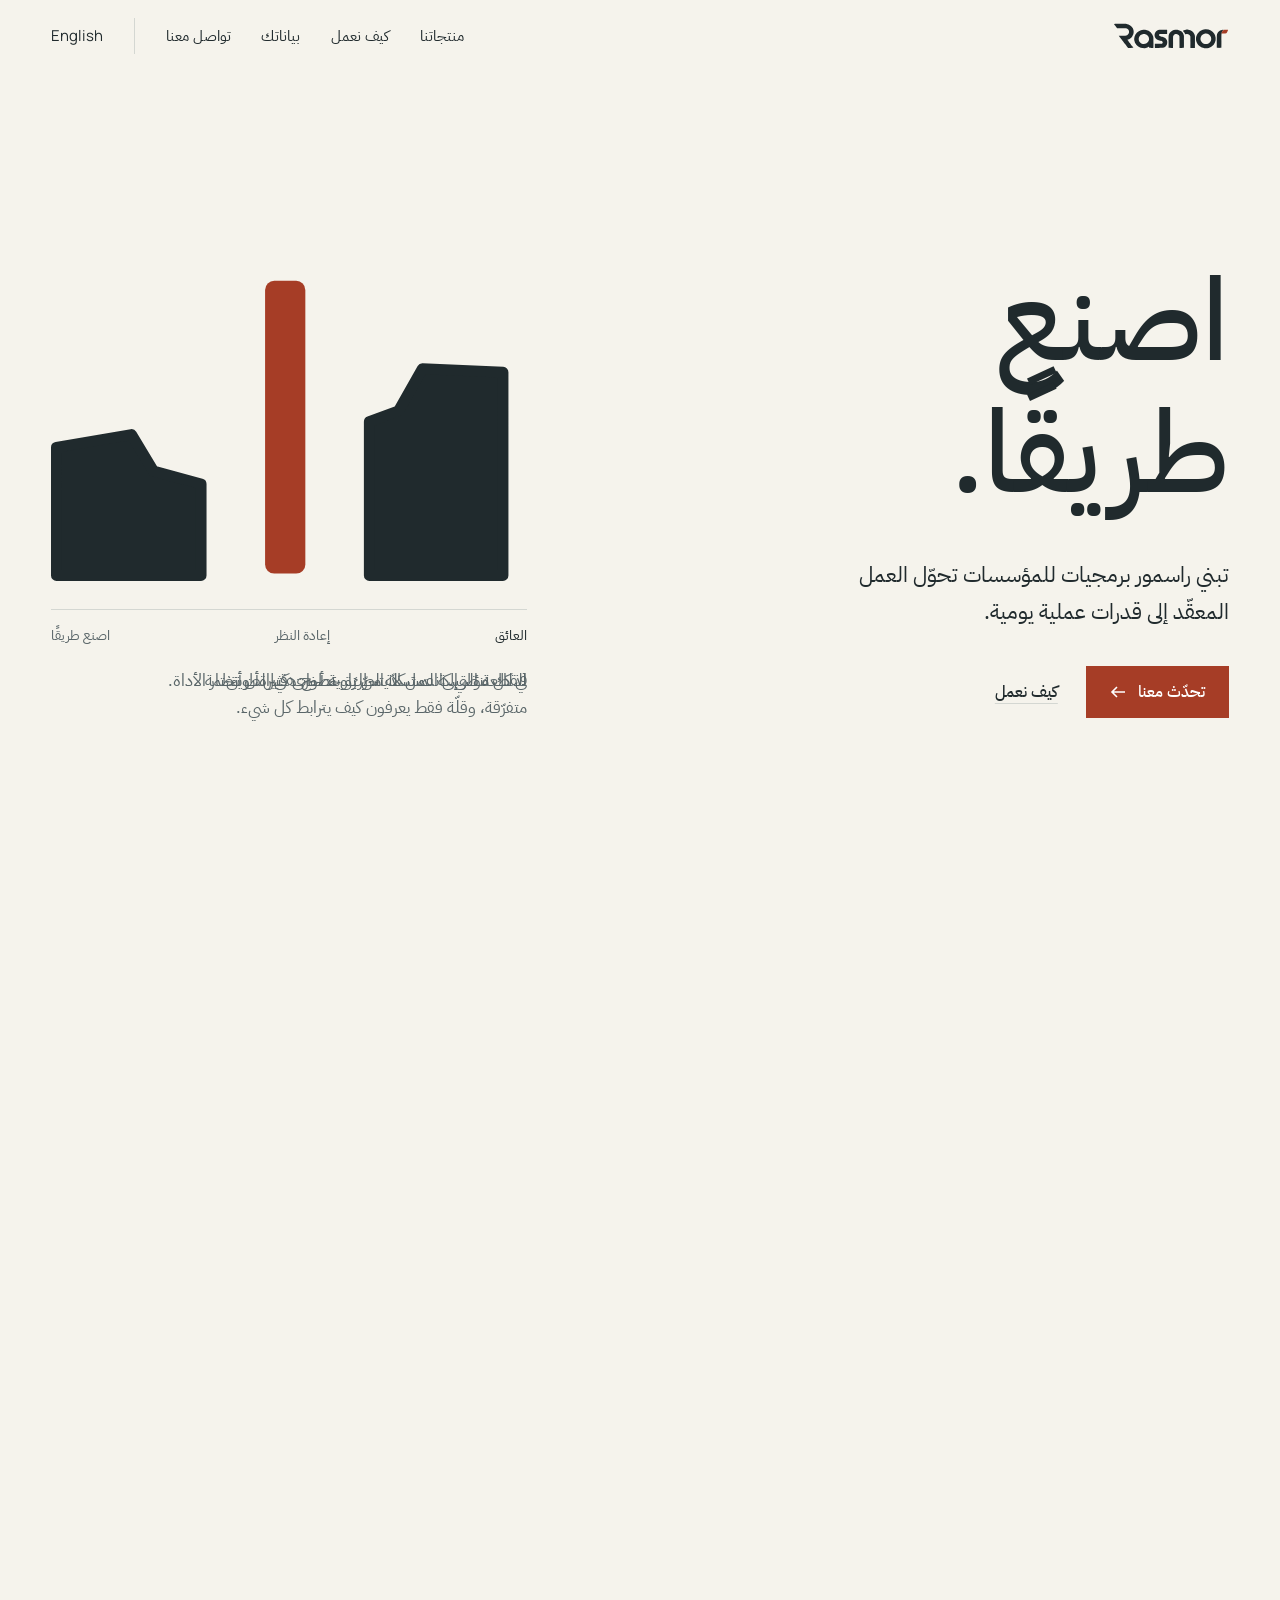
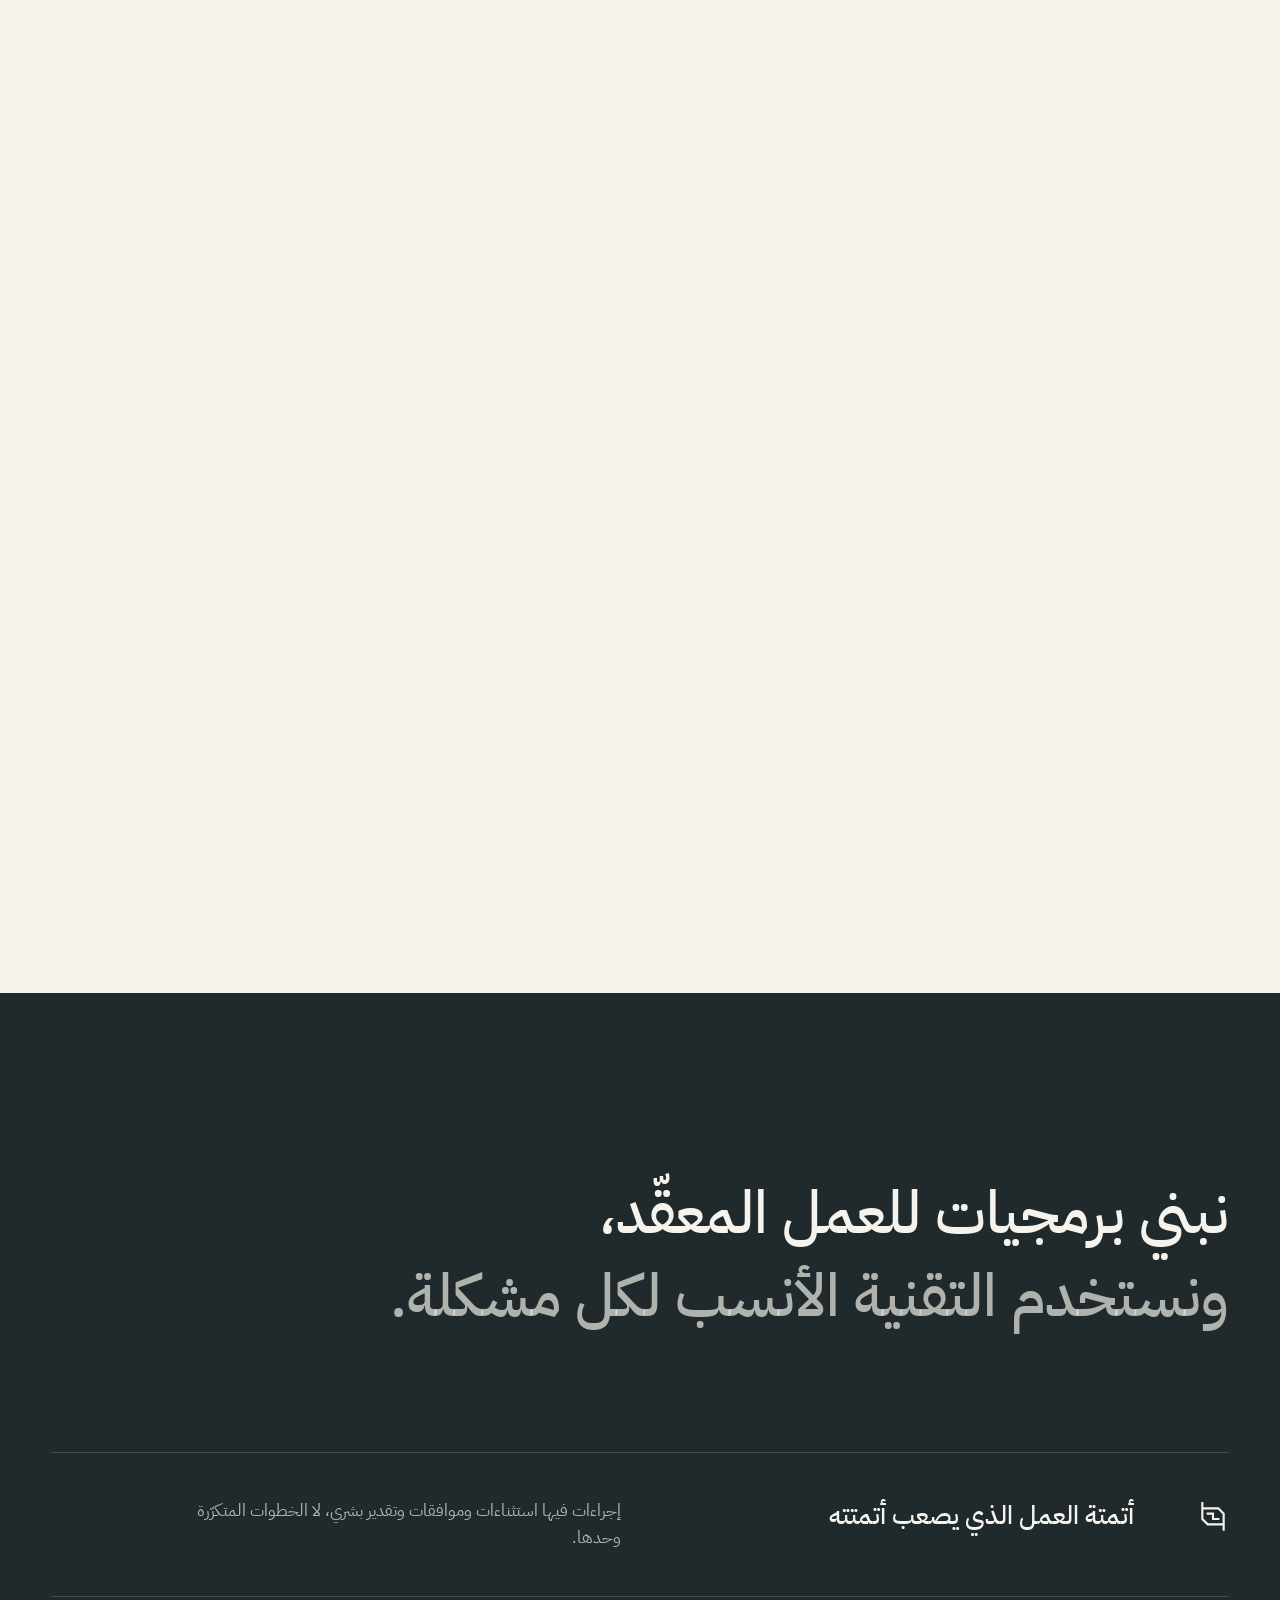
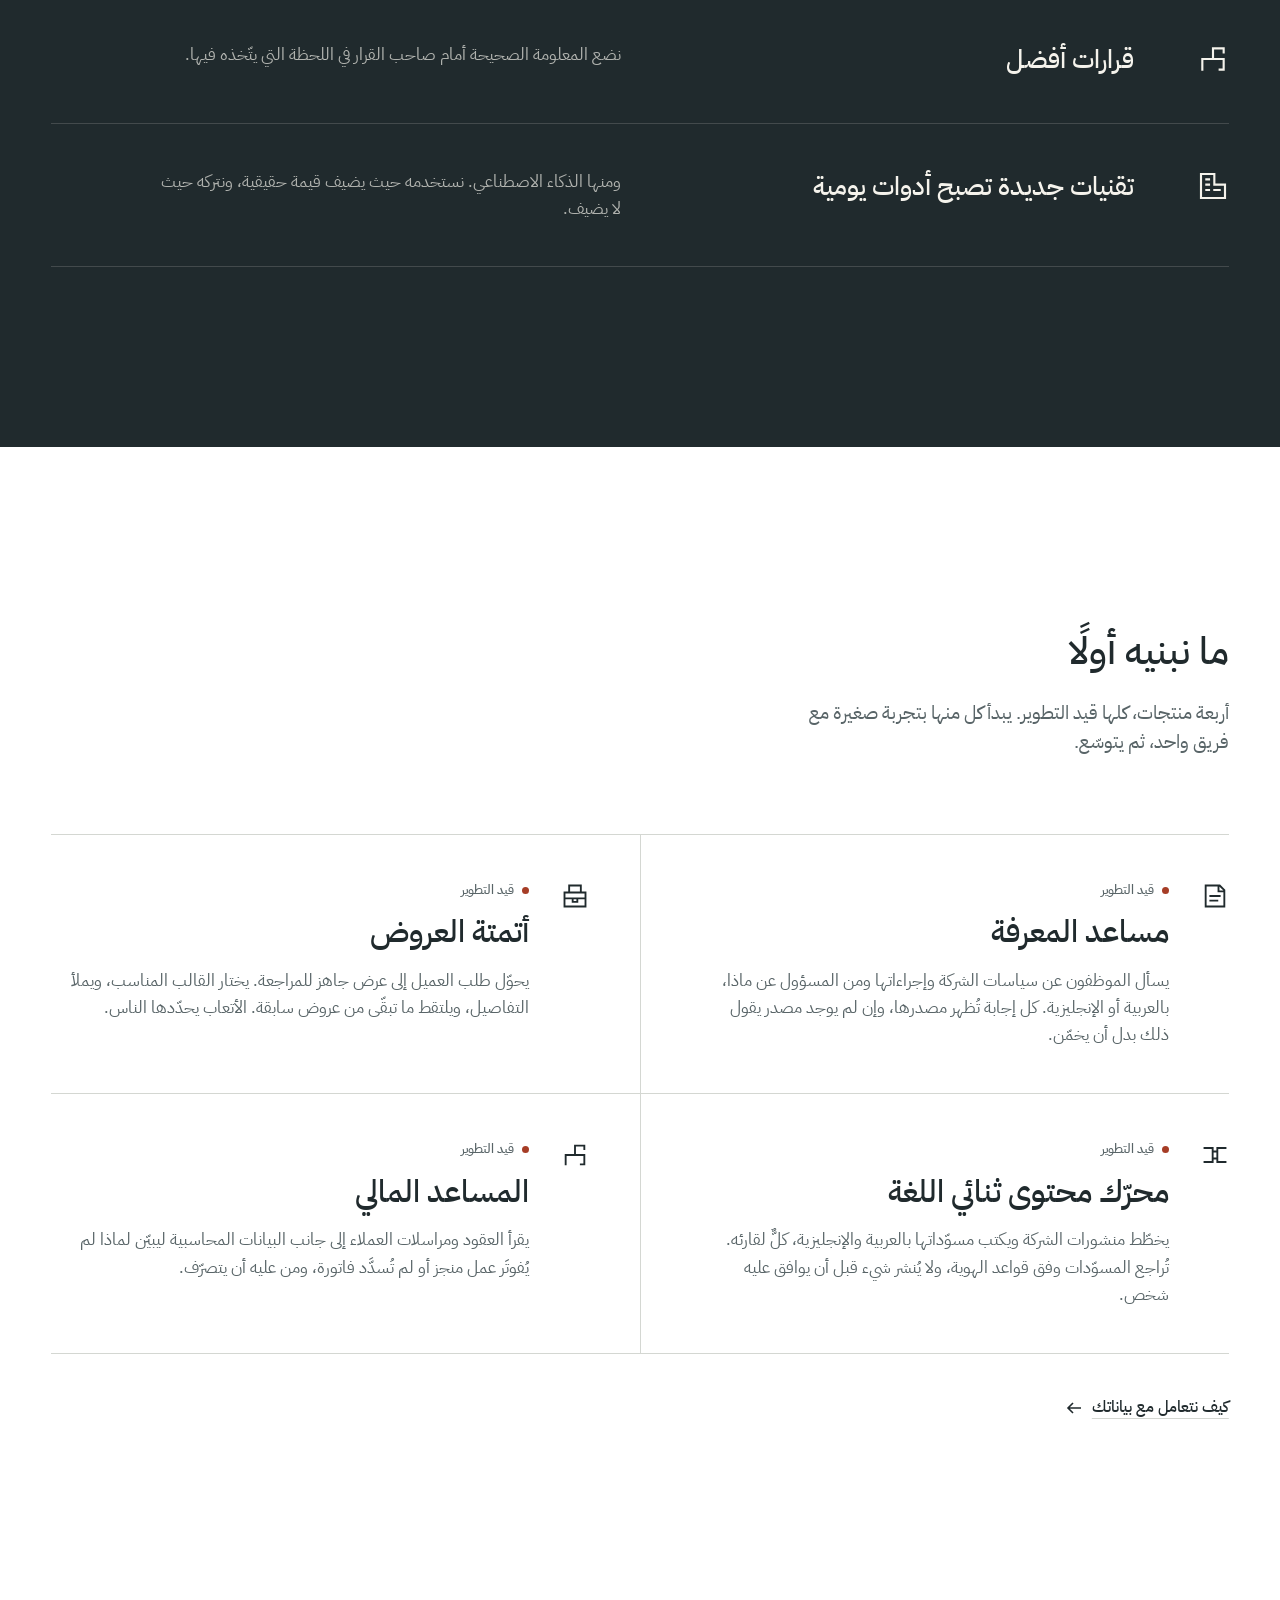
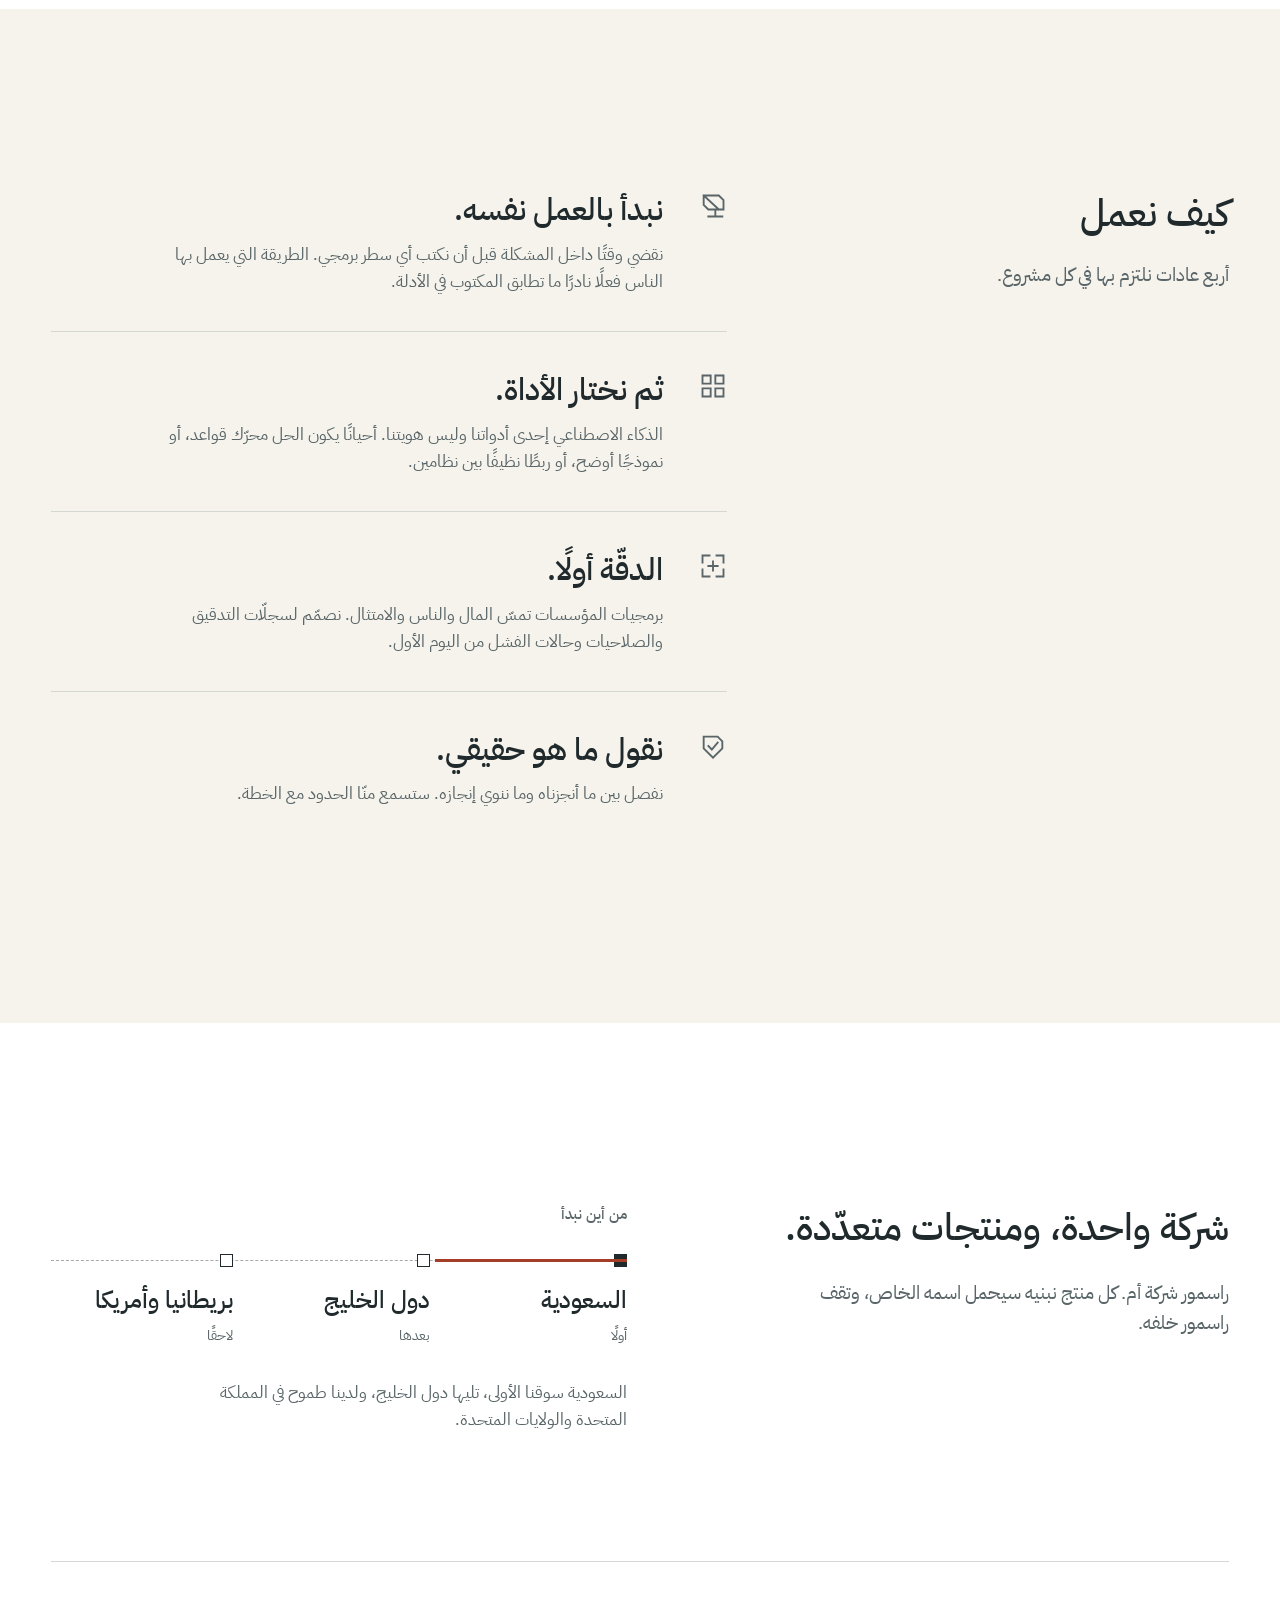
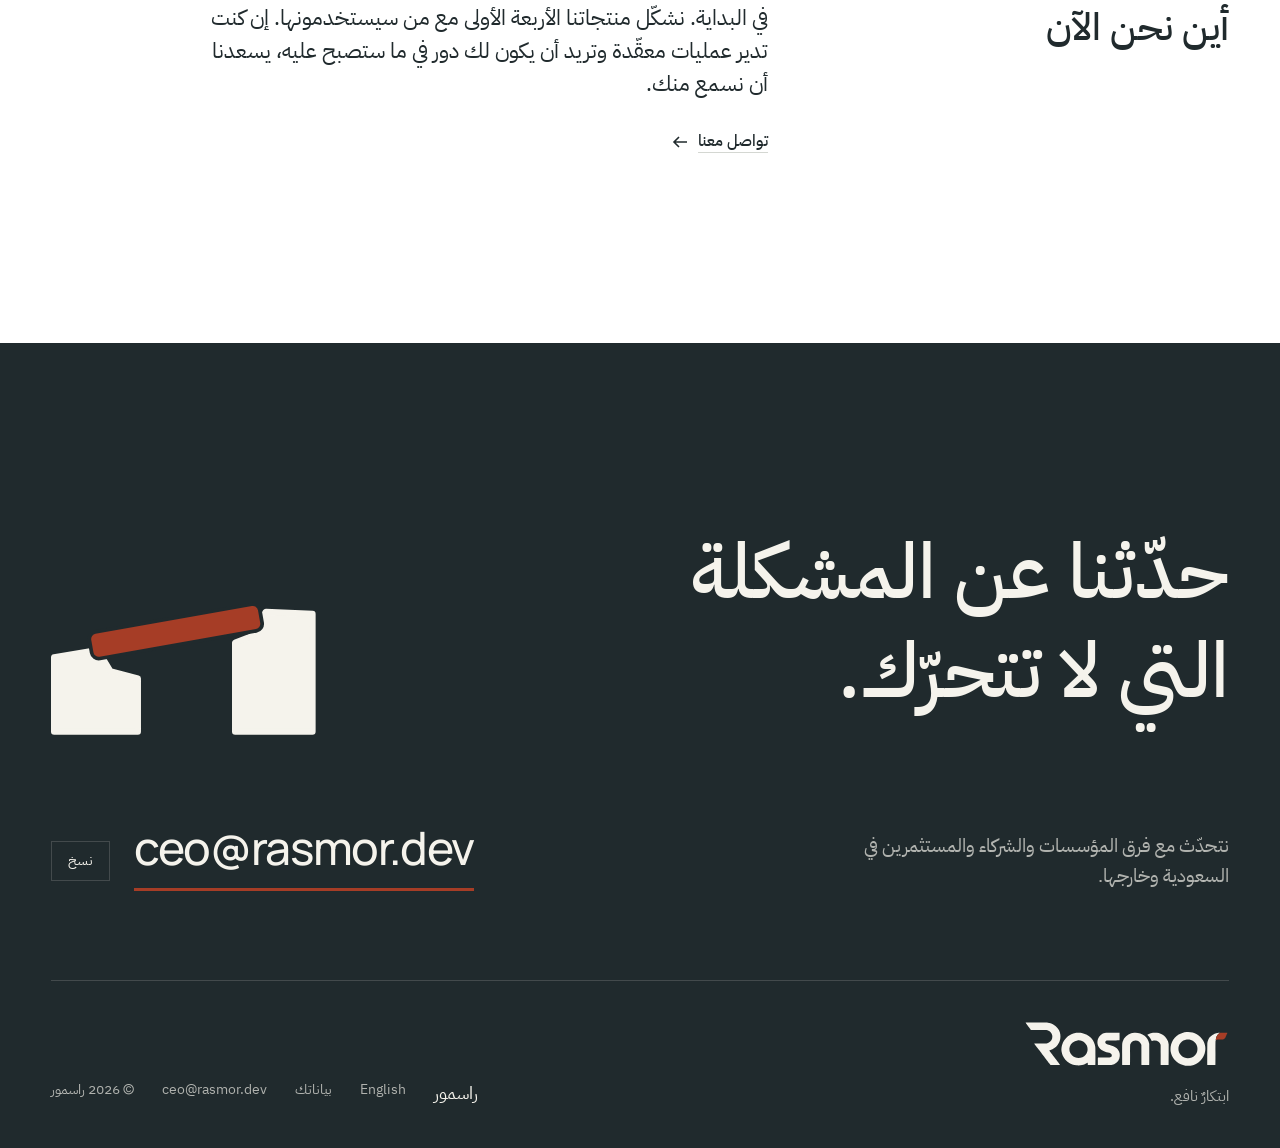
==== commit 9e1ea37f: "Add products section and data commitments page Homepage gets a 'What we're building first' section l" ====
--- a/ar/index.html
+++ b/ar/index.html
@@ -41,8 +41,9 @@
         <svg class="wordmark" viewBox="0 0 850 192" aria-hidden="true"><use href="#wm"/></svg>
       </a>
       <nav class="nav" aria-label="القائمة الرئيسية">
-        <a class="hide-sm" href="#work">ما نعمل عليه</a>
+        <a class="hide-sm" href="#products">منتجاتنا</a>
         <a class="hide-sm" href="#approach">كيف نعمل</a>
+        <a class="hide-sm" href="/ar/data/">بياناتك</a>
         <a href="#contact">تواصل معنا</a>
         <a class="lang" href="/" hreflang="en" lang="en">English</a>
       </nav>
@@ -64,7 +65,8 @@
             </div>
           </div>
 
-          <figure class="hero-figure">
+          <div class="hero-track" data-track>
+          <figure class="hero-figure" data-pin>
             <svg class="mark" viewBox="0 0 260 200" role="img" aria-labelledby="mark-title">
               <title id="mark-title">قطعة تسدّ الفجوة تدور لتصبح الجسر الذي يعبرها.</title>
               <path class="arc" data-arc d="M140 30 A 96 96 0 0 1 214 80"/>
@@ -90,6 +92,7 @@
               </div>
             </figcaption>
           </figure>
+          </div>
         </div>
       </div>
     </section>
@@ -115,6 +118,48 @@
             <p>ومنها الذكاء الاصطناعي. نستخدمه حيث يضيف قيمة حقيقية، ونتركه حيث لا يضيف.</p>
           </article>
         </div>
+      </div>
+    </section>
+
+    <section class="section section--white" id="products" aria-labelledby="products-title">
+      <div class="wrap grid">
+        <div class="products-head" data-reveal>
+          <h2 class="h2" id="products-title">ما نبنيه أولًا</h2>
+          <p class="lead">أربعة منتجات، كلها قيد التطوير. يبدأ كل منها بتجربة صغيرة مع فريق واحد، ثم يتوسّع.</p>
+        </div>
+
+        <div class="products">
+          <article class="product" data-reveal>
+            <svg class="icon" viewBox="0 0 24 24" aria-hidden="true"><path d="M4 3H16L20 7V21H4ZM15 3V8H20M8 12H16M8 16H14"/></svg>
+            <p class="tag">قيد التطوير</p>
+            <h3>مساعد المعرفة</h3>
+            <p>يسأل الموظفون عن سياسات الشركة وإجراءاتها ومن المسؤول عن ماذا، بالعربية أو الإنجليزية. كل إجابة تُظهر مصدرها، وإن لم يوجد مصدر يقول ذلك بدل أن يخمّن.</p>
+          </article>
+          <article class="product" data-reveal>
+            <svg class="icon" viewBox="0 0 24 24" aria-hidden="true"><path d="M3 9H21V21H3ZM7 9V3H17V9M3 14H21M10 14V17H14V14"/></svg>
+            <p class="tag">قيد التطوير</p>
+            <h3>أتمتة العروض</h3>
+            <p>يحوّل طلب العميل إلى عرض جاهز للمراجعة. يختار القالب المناسب، ويملأ التفاصيل، ويلتقط ما تبقّى من عروض سابقة. الأتعاب يحدّدها الناس.</p>
+          </article>
+          <article class="product" data-reveal>
+            <svg class="icon" viewBox="0 0 24 24" aria-hidden="true"><path d="M3 6H10V18H3M21 6H14V18H21M10 9H14M10 15H14"/></svg>
+            <p class="tag">قيد التطوير</p>
+            <h3>محرّك محتوى ثنائي اللغة</h3>
+            <p>يخطّط منشورات الشركة ويكتب مسوّداتها بالعربية والإنجليزية، كلٌّ لقارئه. تُراجع المسوّدات وفق قواعد الهوية، ولا يُنشر شيء قبل أن يوافق عليه شخص.</p>
+          </article>
+          <article class="product" data-reveal>
+            <svg class="icon" viewBox="0 0 24 24" aria-hidden="true"><path d="M4 20V12H12V4H20M12 12H20V20M17 4H20V7M17 20H20V17"/></svg>
+            <p class="tag">قيد التطوير</p>
+            <h3>المساعد المالي</h3>
+            <p>يقرأ العقود ومراسلات العملاء إلى جانب البيانات المحاسبية ليبيّن لماذا لم يُفوتَر عمل منجز أو لم تُسدَّد فاتورة، ومن عليه أن يتصرّف.</p>
+          </article>
+        </div>
+
+        <p class="products-foot" data-reveal>
+          <a class="link" href="/ar/data/">كيف نتعامل مع بياناتك
+            <svg width="16" height="16" viewBox="0 0 16 16" aria-hidden="true"><path d="M1 8h13M9 3l5 5-5 5" fill="none" stroke="currentColor" stroke-width="1.6"/></svg>
+          </a>
+        </p>
       </div>
     </section>
 
@@ -169,7 +214,7 @@
         <div class="now" data-reveal>
           <h3 class="h2">أين نحن الآن</h3>
           <div>
-            <p>في البداية. نشكّل منتجنا الأول مع من سيستخدمونه. إن كنت تدير عمليات معقّدة وتريد أن يكون لك دور في ما سيصبح عليه، يسعدنا أن نسمع منك.</p>
+            <p>في البداية. نشكّل منتجاتنا الأربعة الأولى مع من سيستخدمونها. إن كنت تدير عمليات معقّدة وتريد أن يكون لك دور في ما ستصبح عليه، يسعدنا أن نسمع منك.</p>
             <a class="link" href="#contact">تواصل معنا
               <svg width="16" height="16" viewBox="0 0 16 16" aria-hidden="true"><path d="M1 8h13M9 3l5 5-5 5" fill="none" stroke="currentColor" stroke-width="1.6"/></svg>
             </a>
@@ -209,6 +254,7 @@
         <div class="meta">
           <span class="ar-name">راسمور</span>
           <a href="/" hreflang="en" lang="en">English</a>
+          <a href="/ar/data/">بياناتك</a>
           <a href="mailto:ceo@rasmor.dev" dir="ltr">ceo@rasmor.dev</a>
           <span>© 2026 راسمور</span>
         </div>
--- a/assets/css/site.css
+++ b/assets/css/site.css
@@ -130,7 +130,7 @@
   justify-content: space-between;
   gap: 24px;
 }
-.brand { display: block; width: 116px; color: var(--ink); }
+.brand { display: block; width: 116px; padding-block: 12px; color: var(--ink); }
 .brand:focus-visible { outline-offset: 8px; }
 
 .nav { display: flex; align-items: center; gap: clamp(16px, 2.4vw, 36px); font-size: 15px; }
@@ -141,7 +141,7 @@
   transition: background-size .35s var(--ease);
 }
 :root[dir="rtl"] .nav a { background-position: 100% 100%; }
-.nav a:hover { background-size: 100% 1px; }
+.nav a:hover, .nav a[aria-current="page"] { background-size: 100% 1px; }
 .nav .lang {
   font-family: "Plex Arabic", var(--font);
   padding-inline-start: clamp(16px, 2.4vw, 36px);
@@ -151,6 +151,7 @@
 
 @media (max-width: 640px) {
   .nav .hide-sm { display: none; }
+  .nav a { padding-block: 12px; }
   .brand { width: 100px; }
 }
 
@@ -224,7 +225,7 @@
 }
 :root[lang="ar"] .hero-lede { letter-spacing: 0; line-height: 1.7; }
 
-.hero-figure { grid-column: 8 / span 5; }
+.hero-track { grid-column: 8 / span 5; }
 .mark { width: 100%; height: auto; overflow: visible; }
 .mark .pier { fill: var(--ink); stroke: var(--ink); stroke-width: 6; stroke-linejoin: round; }
 .mark .bar rect { fill: var(--oxide); stroke: var(--paper); stroke-width: 7; paint-order: stroke; }
@@ -277,20 +278,31 @@
 .js-story .steps li { color: var(--muted); }
 .js-story .steps li.is-active { color: var(--ink); }
 
+/* Short laptop screens: keep the pinned hero inside the viewport */
+@media (min-width: 901px) and (max-height: 760px) {
+  .hero-title { font-size: min(11vw, 19vh); }
+  .hero-lede { margin-block: 20px 28px; }
+}
+
+/* Phones and tablets: the copy scrolls normally and only the figure pins.
+   The whole hero never fits a phone screen once Safari's bars are showing. */
 @media (max-width: 900px) {
-  .hero-copy, .hero-figure { grid-column: 1 / -1; }
+  .hero-copy, .hero-track { grid-column: 1 / -1; }
   .hero-figure { max-width: 460px; }
-  .js-story .story { height: 230vh; }
-  .js-story .story__stage > .wrap { row-gap: 12px; }
-  .js-story .hero-lede { margin-block: 16px 20px; }
-  .js-story .hero-figure { width: min(100%, 46vh); }
-  .js-story .steps { margin-top: 14px; }
-  .js-story .captions { margin-top: 12px; min-height: 4.8em; }
-  .js-story .captions p { font-size: 15px; }
-}
-@media (max-width: 900px) and (max-height: 760px) {
-  .js-story .hero-title { font-size: clamp(52px, 9vh, 96px); }
-  .js-story .hero-lede { font-size: 17px; }
+  .story__stage { padding-block: 40px 72px; }
+  .story__stage > .wrap { row-gap: 48px; }
+
+  .js-story .story { height: auto; }
+  .js-story .story__stage { position: static; height: auto; padding-block: 40px 24px; }
+  .js-story .hero-track { height: 200vh; }
+  .js-story .hero-figure {
+    position: sticky;
+    top: calc(var(--header) + 24px);
+    width: min(100%, 460px, 52vh);
+  }
+  .js-story .steps { margin-top: 20px; }
+  .js-story .captions { margin-top: 14px; min-height: 6.4em; }
+  .js-story .captions p { font-size: 16px; }
 }
 
 /* Sections */
@@ -345,6 +357,74 @@
   .row { grid-template-columns: 40px minmax(0, 1fr); }
   .row p { grid-column: 2; }
   .row .icon { width: 28px; height: 28px; }
+}
+
+/* Products: a ruled 2x2 index, not cards */
+.products-head { grid-column: 1 / span 7; }
+.products-head .lead { margin-top: 20px; }
+.products {
+  grid-column: 1 / -1;
+  display: grid;
+  grid-template-columns: repeat(2, minmax(0, 1fr));
+  margin-top: clamp(48px, 6vw, 88px);
+  border-top: 1px solid var(--rule);
+}
+.product {
+  display: grid;
+  grid-template-columns: 40px minmax(0, 1fr);
+  align-content: start;
+  gap: 0 20px;
+  padding-block: clamp(32px, 3.5vw, 48px);
+  border-bottom: 1px solid var(--rule);
+}
+.product:nth-child(odd) { padding-inline-end: clamp(20px, 4vw, 64px); border-inline-end: 1px solid var(--rule); }
+.product:nth-child(even) { padding-inline-start: clamp(20px, 4vw, 64px); }
+.product .icon { grid-row: span 3; width: 28px; height: 28px; margin-top: 2px; }
+.product h3 { font-size: clamp(24px, 2.4vw, 32px); font-weight: 500; line-height: 1.15; letter-spacing: -.025em; margin-top: 10px; }
+:root[lang="ar"] .product h3 { letter-spacing: 0; line-height: 1.45; }
+.product p:last-child { margin-top: 12px; color: var(--muted); max-width: 46ch; }
+.tag {
+  display: inline-flex;
+  align-items: center;
+  gap: 8px;
+  font-size: 13px;
+  font-weight: 500;
+  color: var(--slate);
+}
+.tag::before { content: ""; width: 7px; height: 7px; border-radius: 50%; background: var(--oxide); }
+.products-foot { grid-column: 1 / -1; margin-top: 32px; }
+@media (max-width: 720px) {
+  .products-head { grid-column: 1 / -1; }
+  .products { grid-template-columns: 1fr; }
+  .product:nth-child(odd), .product:nth-child(even) { padding-inline: 0; border-inline-end: 0; }
+}
+
+/* Data page */
+.page-hero { padding-block: clamp(64px, 10vw, 140px) clamp(48px, 7vw, 96px); }
+.page-hero h1 {
+  grid-column: 1 / span 10;
+  font-size: clamp(44px, 7vw, 112px);
+  font-weight: 500;
+  line-height: .98;
+  letter-spacing: -.05em;
+  text-wrap: balance;
+}
+:root[lang="ar"] .page-hero h1 { letter-spacing: 0; line-height: 1.3; font-size: clamp(40px, 6vw, 92px); }
+.page-hero .lead { grid-column: 1 / span 7; margin-top: 32px; max-width: 52ch; }
+.commitments { padding-block: 0 clamp(88px, 12vw, 160px); }
+.commitments .principles { grid-column: 1 / span 9; }
+.commitments .principle:first-child { border-top: 1px solid var(--rule); padding-top: 36px; }
+.note {
+  grid-column: 1 / span 9;
+  margin-top: 48px;
+  padding: 24px 28px;
+  border-inline-start: 3px solid var(--oxide);
+  background: var(--white);
+}
+.note h2 { font-size: 18px; font-weight: 500; }
+.note p { margin-top: 8px; color: var(--slate); max-width: 60ch; }
+@media (max-width: 900px) {
+  .page-hero h1, .page-hero .lead, .commitments .principles, .note { grid-column: 1 / -1; }
 }
 
 /* How we work */
@@ -513,7 +593,8 @@
 .site-footer .ar-name { font-family: "Plex Arabic", sans-serif; font-size: 18px; color: var(--paper); }
 @media (max-width: 720px) {
   .site-footer .inner { grid-template-columns: 1fr; }
-  .site-footer .meta { justify-content: flex-start; }
+  .site-footer .meta { justify-content: flex-start; gap: 0 24px; }
+  .site-footer .meta > * { padding-block: 12px; }
 }
 
 /* Reveal (only when JS is on and motion is allowed) */
